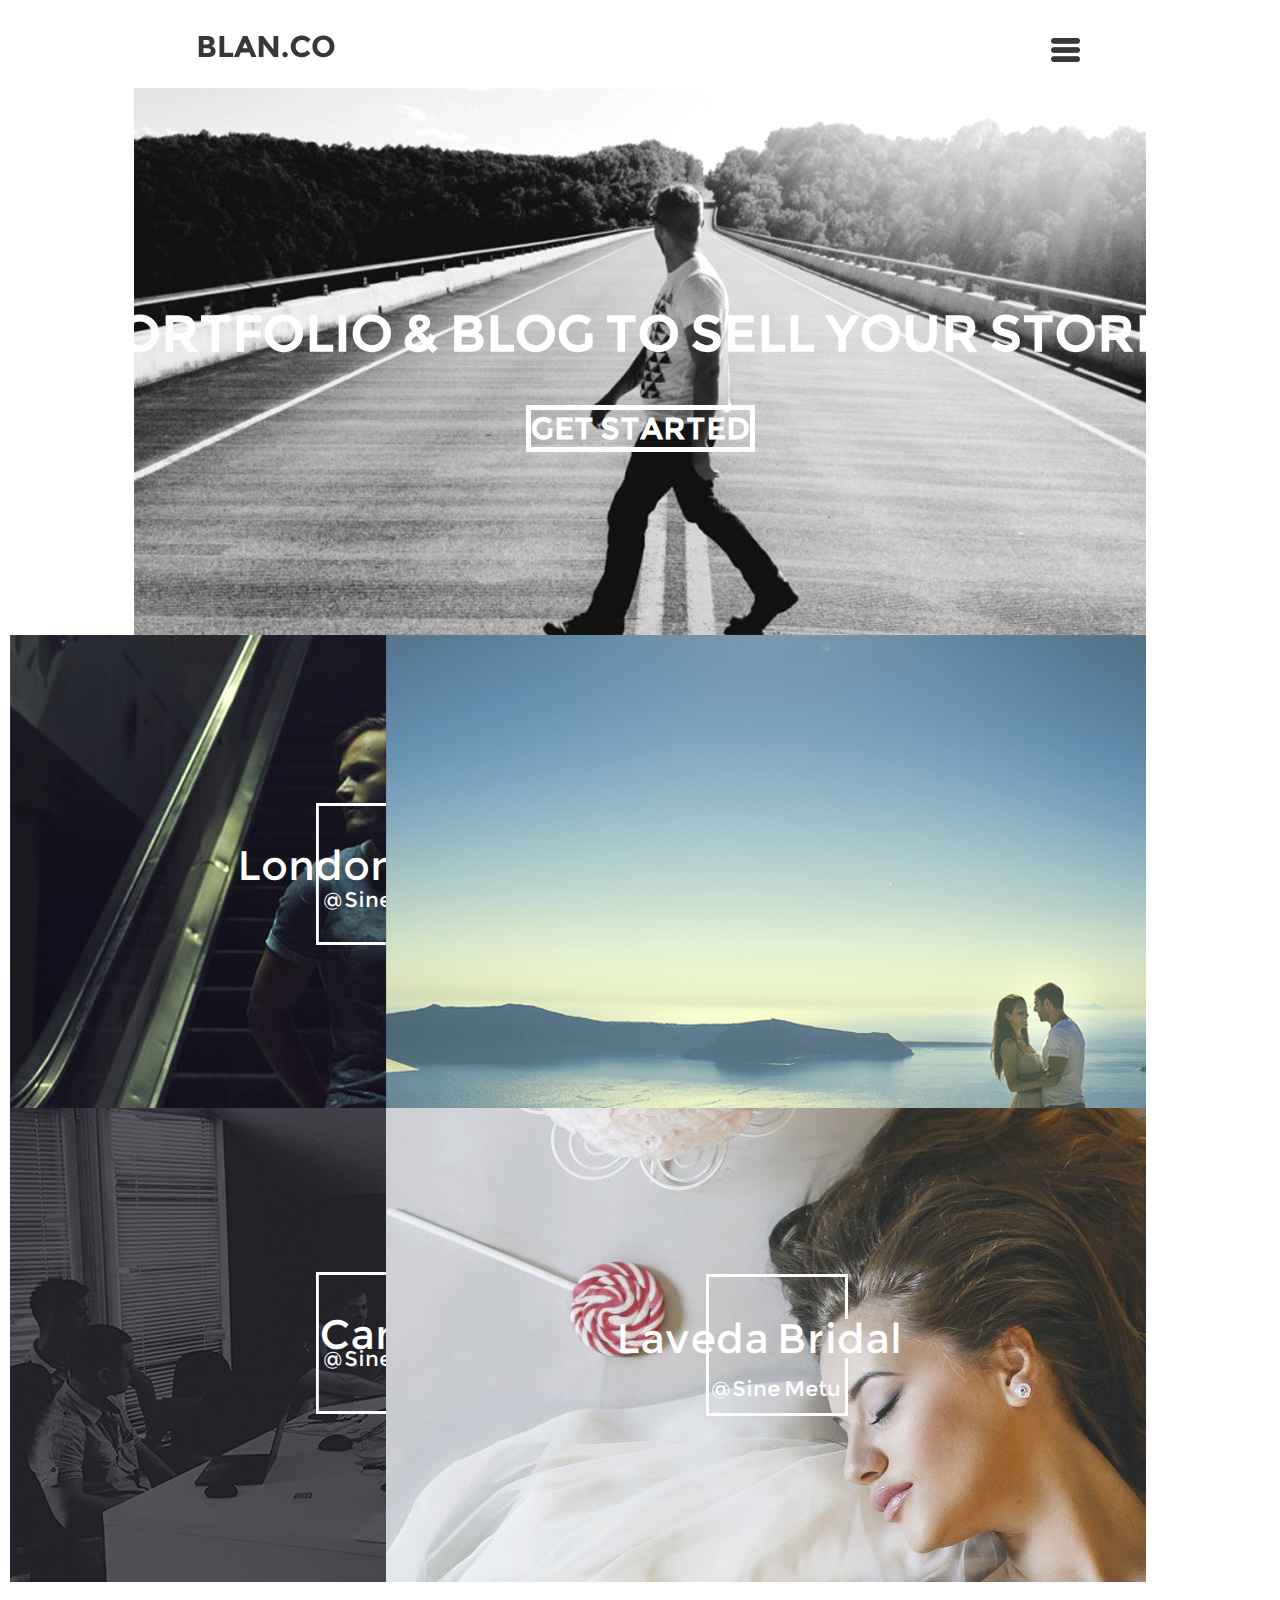
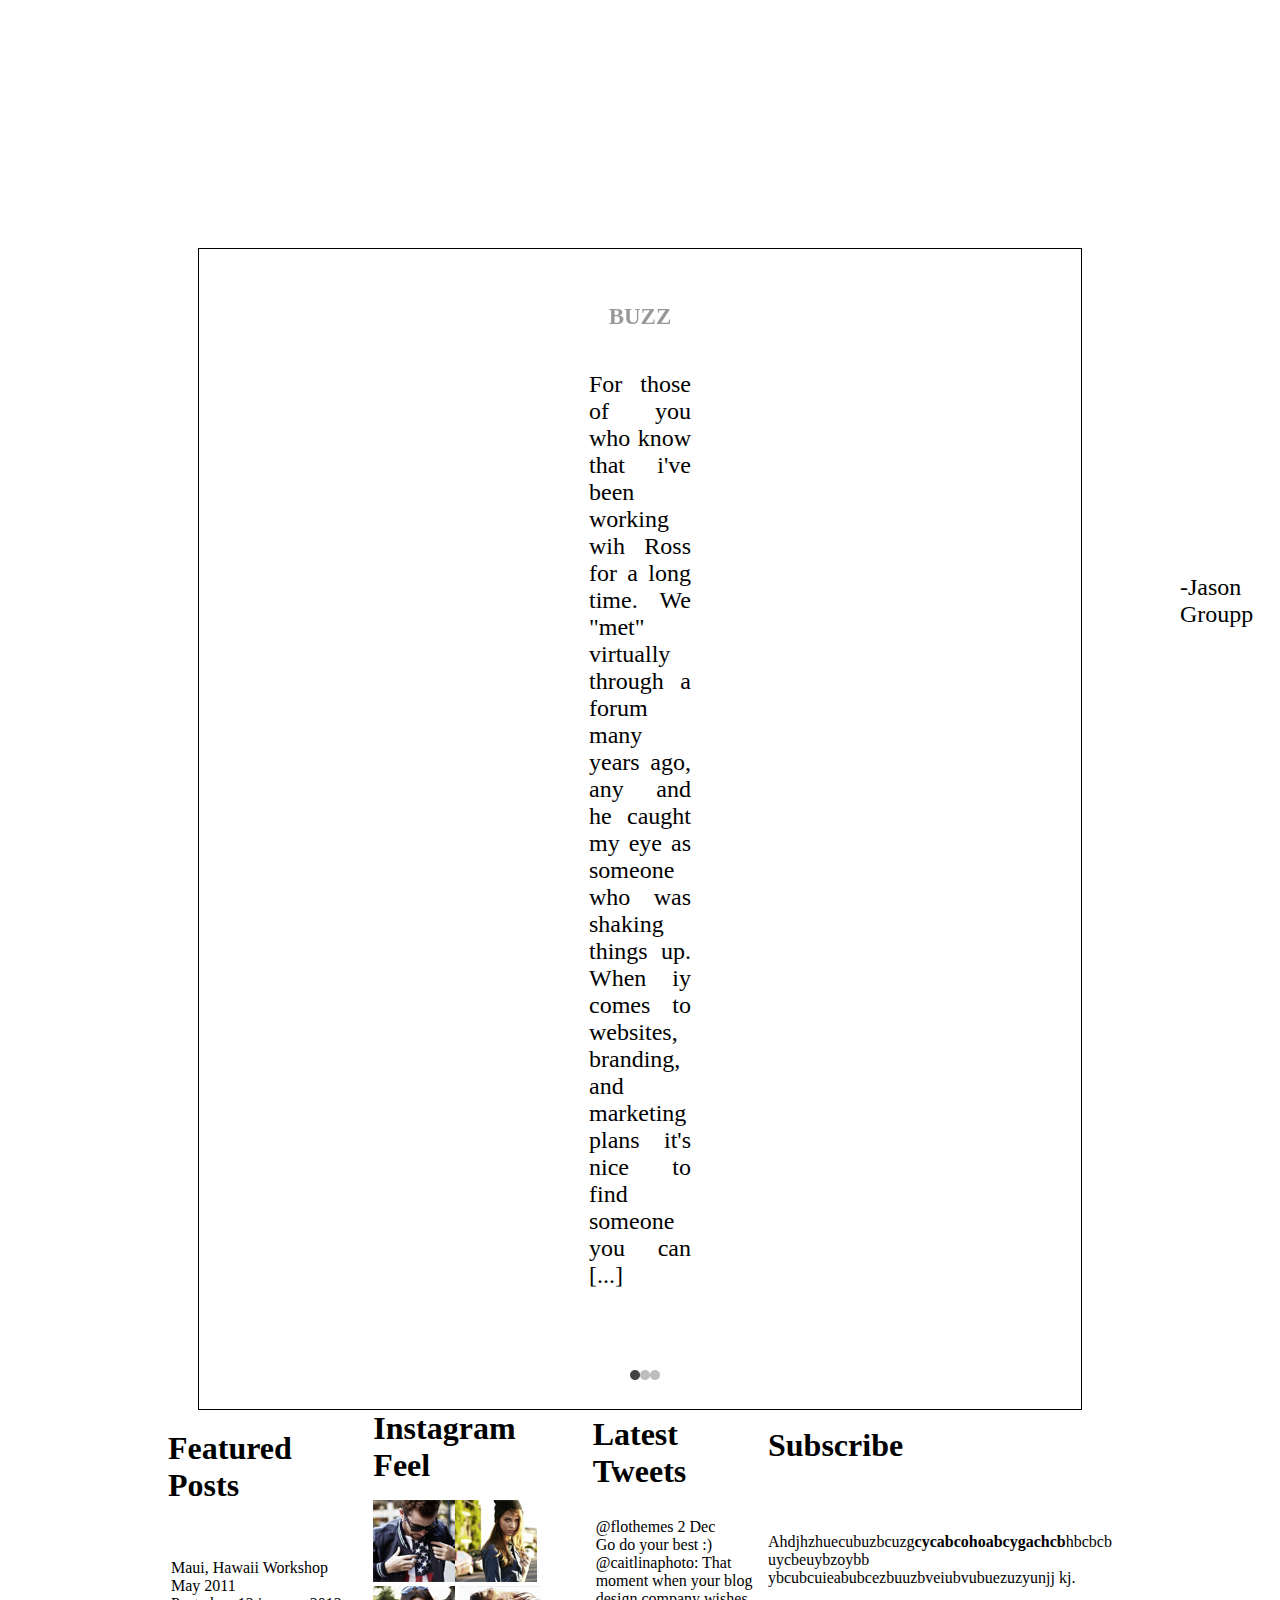
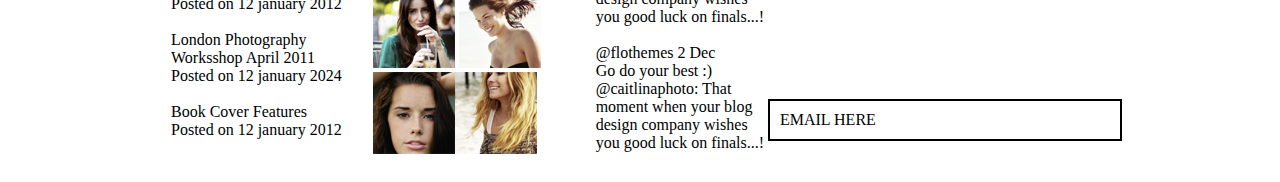
==== Blanco/index.html @ 78652c15 "maj" ====
<!DOCTYPE html>
<html>
    <head>
        <meta charset="utf8" />
        <link rel="stylesheet" href="css-blanco.css" />
        <title>Blan.CO</title>
    </head>
    <body>
        <header> <!--balise p? div?-->
            <h1 class="titre"><img src="./Fichiers_medias/BLAN.CO.png" alt="titrepage"></h1>
            <img class="burger" src="./Fichiers_medias/burger.png" alt="menu" />
        </header>
        
        <section>
            <div class="banniere">
                <img class="grande" src="./Fichiers_medias/1(1).png" alt="premiere"/>
                <p class="mots">PORTFOLIO &amp; BLOG TO SELL YOUR STORIE.</p>
                <p2 class="mots2">GET STARTED</p2>
                
            </div>
            <div id="photo1">
                <img class="droite" src="./Fichiers_medias/2.png" alt="deuxieme"/><img class="cadre1" src="./Fichiers_medias/cadre.png" alt=""/>
                <p class="p">London mood.</p>
                <p2 class="sous">@Sine Metu</p2>
                
            </div>
            <div id="photo2">
                <img class="gauche" src="./Fichiers_medias/3.png" alt="troisieme"/><img class="cadre2" src="./Fichiers_medias/cadre.png" alt=""/>
               <p class="p3">work.</p> 
               <p2 class="sous2">@Sine Metu</p2>
               
            </div>
            <div id="photo3">
                <img class="basdroite" src="./Fichiers_medias/4.png" alt="quatrieme"/><img class="cadre1" src="./Fichiers_medias/cadre.png" alt=""/>
                <p class="p">Camp.</p>
                <p2 class="sous">@Sine Metu</p2>
                
            </div>
            <div id="photo4">
                <img class="basgauche" src="./Fichiers_medias/5.png" alt="cinquieme"/><img class="cadre3" src="./Fichiers_medias/cadre.png" alt"/>
                <p class="p4">Laveda Bridal</p>
                <p class="sous3">@Sine Metu</p>
                
            </div>
        </section>
        <article>
            <h1 class="petit-titre">BUZZ</h1>
            <p class="paraghraphe">For those of you who know that i've been working wih Ross for a long time. 
                We "met" virtually through a forum many years ago, any and he caught my eye as someone who was shaking things up.
            When iy comes to websites, branding, and marketing plans it's nice to find someone you can [...] </p>
            <div class="points">
            <img src="./Fichiers_medias/rond_noir.png"/><img src="./Fichiers_medias/rond_gris.png"/><img src="./Fichiers_medias/rond_gris.png" alt="3 rond"/>
            </div>
            <p class="nom">-Jason Groupp</p>
            
        </article>
        
        <footer>
            <div id="posts">
                <h1 class="h1">Featured Posts</h1>
                <div class="villes">
                <ul class="ul">
                    <li>Maui, Hawaii Workshop May 2011</br>Posted on 12 january 2012</li></br>
                    <li>London Photography Worksshop April 2011</br>Posted on 12 january 2024</li></br>
                    <li>Book Cover Features</br>Posted on 12 january 2012</li>
                </ul>
                </div>
            </div>
            <div id="feel">
                <h1 class="h1">Instagram Feel</h1>
                <p><img src="./Fichiers_medias/insta1.png" alt="Photo"/><img src="./Fichiers_medias/insta2.png" alt="Photo"/><img src="./Fichiers_medias/insta3.png" alt="Photo"/>
                    <img src="./Fichiers_medias/insta4.png" alt="Photo"/><img src="./Fichiers_medias/insta5.png" alt="Photo"/><img src="./Fichiers_medias/insta6.png" alt="Photo"/>
                </p>
            </div>
            <div id="tweets">
                <h1 class="h1">Latest Tweets</h1>
                <ul class="ul">
                    <li>@flothemes 2 Dec</br>Go do your best :) @caitlinaphoto: That moment when your blog design company wishes you good luck on finals...!</li></br>
                    <li>@flothemes 2 Dec</br>Go do your best :) @caitlinaphoto: That moment when your blog design company wishes you good luck on finals...!</li>
                </ul>
            </div>
            <div id="sub">
                <h1 class="h1">Subscribe</h1>
                <p class="phrase">Ahdjhzhuecubuzbcuzg<strong>cycabcohoabcygachcb</strong>hbcbcbuycbeuybzoybb ybcubcuieabubcezbuuzbveiubvubuezuzyunjj kj.</p>
                <p class="email">EMAIL HERE</p><img class="fleche" src="./Fichiers_medias/fleche.png" alt=""/>
            </div>
        </footer>

    </body>
</html>
---- Blanco/css-blanco.css ----
@font-face{
        font-family: montserrat;
        src: url("./Fonts/Montserrat/Montserrat-Regular.ttf");
}

header{
    display: flex;
}
section{
    font-family: montserrat;
    color:white;
    height: 1800px;
    
}
section p{
    font-size: 41px;
}
section .sous, .sous2, .sous3{
    font-size: 21px;
}
.titre{
    margin-left: 190px;
}
.burger{
    position: absolute;
    right: 200px;
    margin-top: 30px; 
}
.grande{
    position: static;
    width: 80%; 
    margin: 0px 80px 5px 80px;
    filter: contrast(125%);
    
}
.mots{
    position: absolute;
    padding-bottom: 60px;
    font-size: 50px;
    font-weight: bold;
}
.mots2{
    position: absolute;
    margin-top: 130px;
    font-size: 30px;
    font-weight: bold;
    border: 5px white solid;
}
.banniere{
    display: flex;
    align-items: center;
    justify-content: center;
}
#photo1{
    display: flex;
    align-items: center;
    justify-content: center;
    width: 60%;

}
.droite{
    position: relative;
    margin: -5px 0px 0px 5px;
    
}
.p{
    position: absolute;
    padding-bottom: 18px;
}
.sous{
    position: absolute;
    margin-top: 4%;
}
.cadre1{
    position: absolute;
    margin: auto;
}
#photo2{
    display: flex;
    align-items: center;
    justify-content: flex-end;
    max-width: 90%;
       
}
.gauche{
    position: relative;
    bottom: 474px;
    margin: 0px 0px 0px 0px;
}
.p3{
    position: absolute;
    right: 508px;
    bottom: -636px;
    
}
.sous2{
    position: absolute;
    right: 500px;
    bottom: -630px;
}
.cadre2{
    position: absolute;
    top: 1075px;
    left: 1266px;
}
#photo3{
    display: flex;
    align-items: center;
    justify-content: center;
    width: 60%;
    position: relative;
    bottom: 478px; 
    
}
.basdroite{
    position: relative;
    margin: 3px 0px 0px 5px;
}
#photo4{
    display: flex;
    align-items: center;
    justify-content: flex-end;
    width: 90%;
    position: relative;
    bottom: 951px;
    
}
.basgauche{
    position: relative;
    margin: -1px 0px 0px 0px;
}
.p4{
    position: absolute;
    right: 244px;
    bottom: 178px;
}
.sous3{
    position: absolute;
    right: 305px;
    bottom: 160px;
}
.cadre3{
    position: absolute;
    right: 298px;
}
article{
    display: flex;
    flex-wrap: wrap;
    justify-content: center;
    padding: 0px 190px 0px 190px;
    font-size: 24px;
    border: 1px  black solid;
    margin: -40px 190px 0px 190px;

}
.points{
    height: 50px;
    width: 50px;
    padding-top: 50px;
    padding-left: 30px;
}
.petit-titre{
    font-size: 23px;
    padding-top: 40px;
    opacity: 0.4;
}
.paraghraphe{
    text-align: justify;
    margin: 25px 200px 20px 200px;
}
.nom{
    position: absolute;
    left: 1180px;
    top: 2150px;
}
footer{
    display: flex;
    justify-content: space-around;
    
}
.h1{
    text-align: left;
    margin-top: 0px;
    margin-bottom: 0px;
    
}
#posts{
    display: flex;
    justify-content: space-around;
    flex-direction: column;
    width: 290px;
    padding-left: 160px;
}
#feel{
    display: flex;
    justify-content: space-around;
    flex-direction: column;
    width: 280px;
    padding-right: 0px;
    padding-left: 30px;
}
#tweets{
    display: flex;
    justify-content: space-around;
    flex-direction: column;
    width: 290px;  
    padding-right: 0px; 
    padding-left: 50px; 
}
.ul{
    list-style-type: none;
    padding-left: 3px;
    padding-top:15px;
    padding-bottom: 15px;
    margin: 0px 0px 0px 0px;
}
#sub{
    display: flex;
    justify-content: space-around;
    flex-direction: column;
    width: 360px;
    padding-right: 150px;
    
}
.phrase{
    text-align: left;
    width: 350px;
    height: 100px;
    word-wrap: break-word;
    padding-top: 20px;
}
.fleche{
    position: absolute;
    left: 1650px;
    top: 2460px;
    height: 16px;
    width: 24px;
}
.email{
    border: 2px black solid;
    width: 330px;
    padding: 10px;
}
strong{
    font-weight: bold;
}
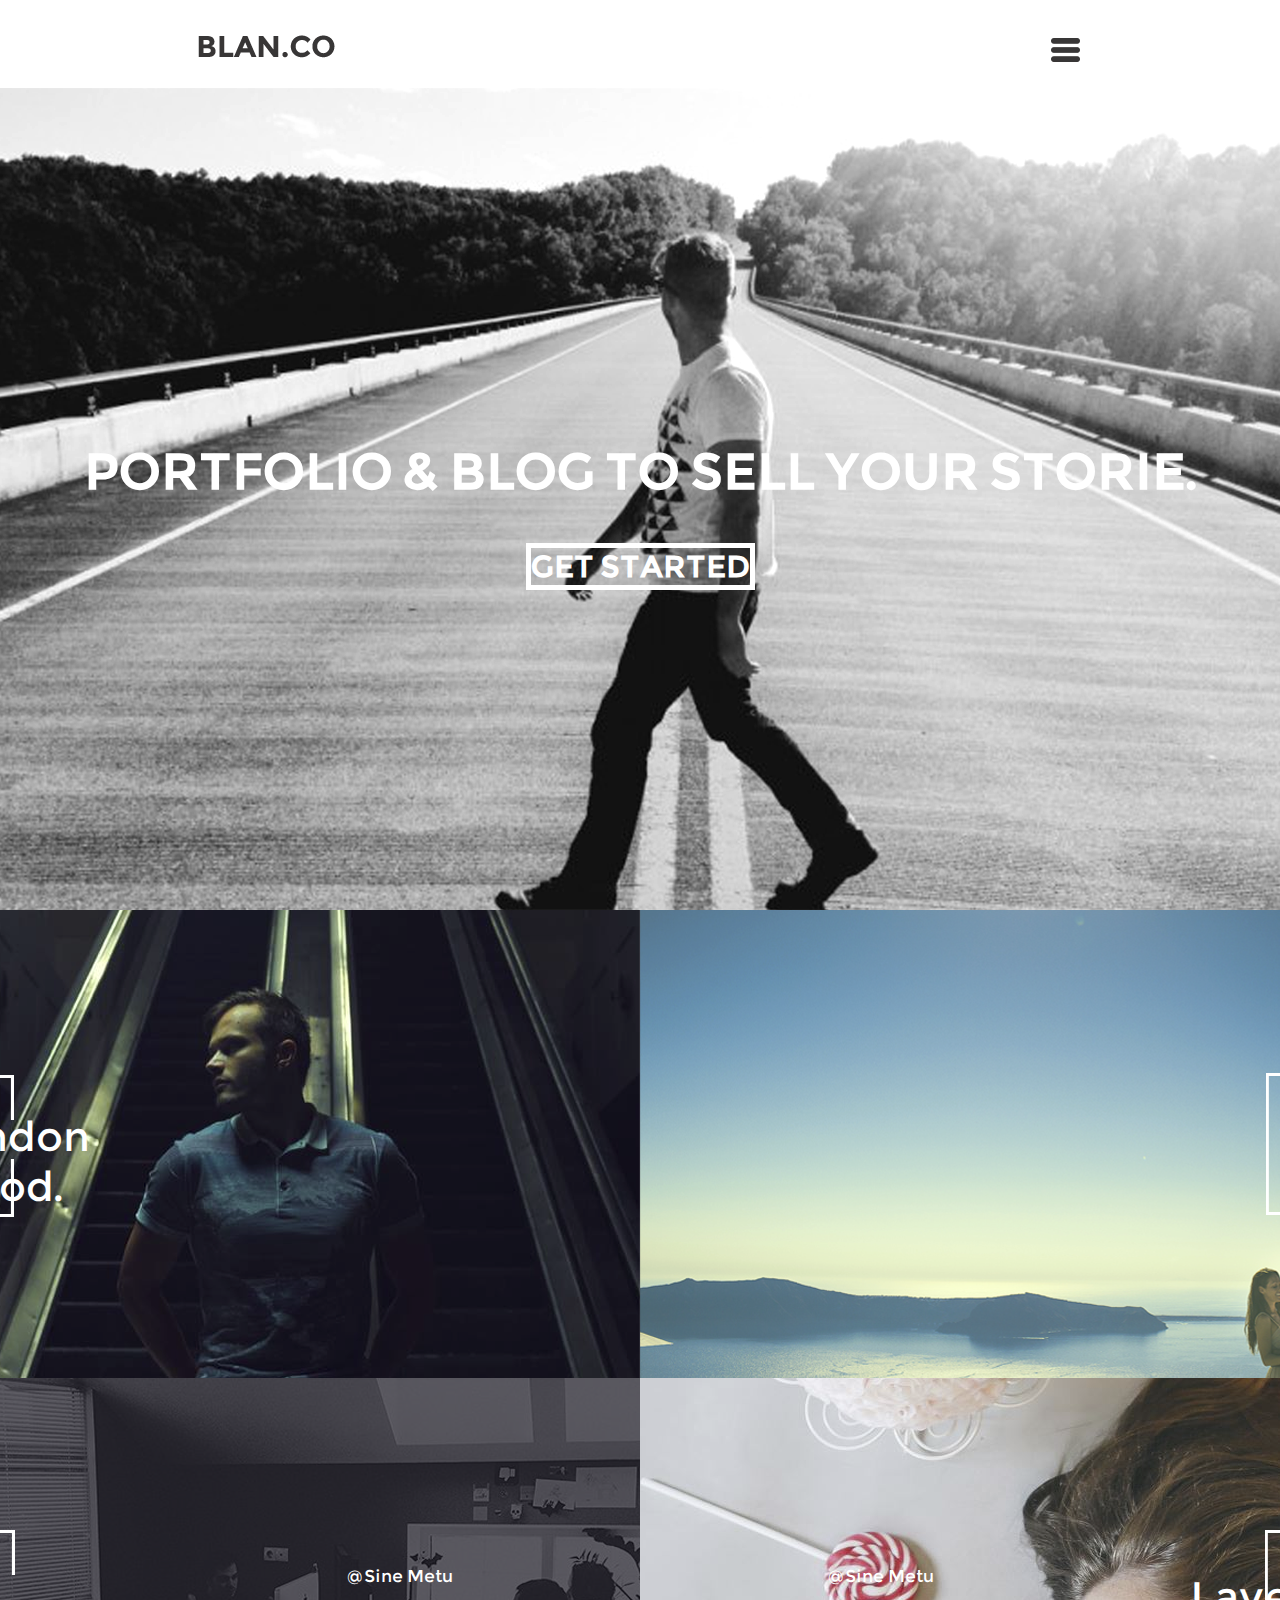
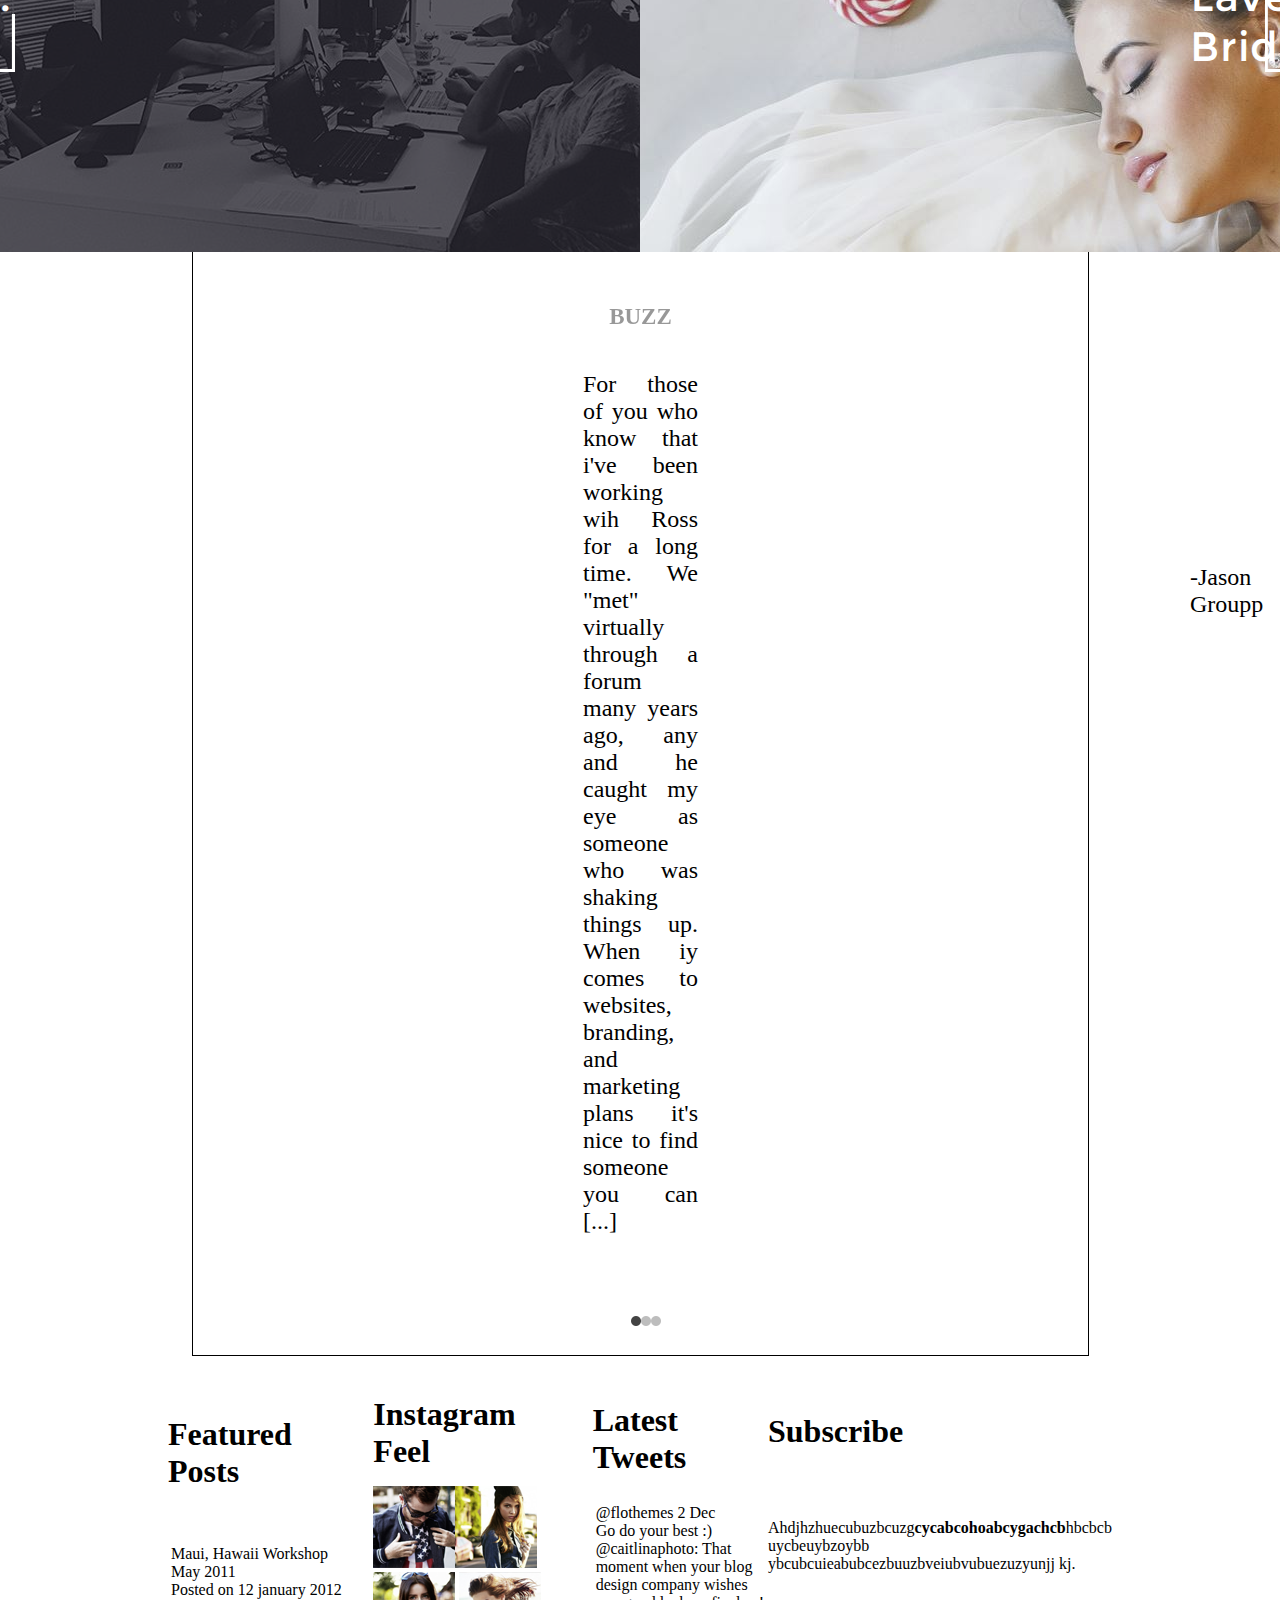
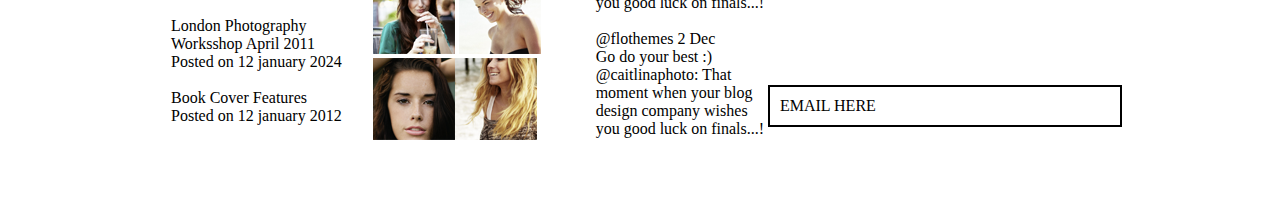
==== commit 6326712a: "media + motif" ====
--- a/Blanco/index.html
+++ b/Blanco/index.html
@@ -2,6 +2,8 @@
 <html>
     <head>
         <meta charset="utf8" />
+        <meta http-equiv="X-UA-Compatible" content="IE=edge">
+        <meta name="viewport" content="width=device-width, initial-scale=1.0">
         <link rel="stylesheet" href="css-blanco.css" />
         <title>Blan.CO</title>
     </head>
@@ -18,27 +20,23 @@
                 <p2 class="mots2">GET STARTED</p2>
                 
             </div>
-            <div id="photo1">
+            <div id="photo1-2">
                 <img class="droite" src="./Fichiers_medias/2.png" alt="deuxieme"/><img class="cadre1" src="./Fichiers_medias/cadre.png" alt=""/>
-                <p class="p">London mood.</p>
+                <p class="p1">London mood.</p>
                 <p2 class="sous">@Sine Metu</p2>
                 
-            </div>
-            <div id="photo2">
                 <img class="gauche" src="./Fichiers_medias/3.png" alt="troisieme"/><img class="cadre2" src="./Fichiers_medias/cadre.png" alt=""/>
-               <p class="p3">work.</p> 
+               <p class="p2">work.</p> 
                <p2 class="sous2">@Sine Metu</p2>
                
             </div>
-            <div id="photo3">
-                <img class="basdroite" src="./Fichiers_medias/4.png" alt="quatrieme"/><img class="cadre1" src="./Fichiers_medias/cadre.png" alt=""/>
-                <p class="p">Camp.</p>
-                <p2 class="sous">@Sine Metu</p2>
+            <div id="photo3-4">
+                <img class="basdroite" src="./Fichiers_medias/4.png" alt="quatrieme"/><img class="cadre4" src="./Fichiers_medias/cadre.png" alt=""/>
+                <p class="p3">Camp.</p>
+                <p2 class="sous4">@Sine Metu</p2>
                 
-            </div>
-            <div id="photo4">
-                <img class="basgauche" src="./Fichiers_medias/5.png" alt="cinquieme"/><img class="cadre3" src="./Fichiers_medias/cadre.png" alt"/>
-                <p class="p4">Laveda Bridal</p>
+                <img class="basgauche" src="./Fichiers_medias/5.png" alt="cinquieme"/><img class="cadre3" src="./Fichiers_medias/cadre.png" alt=""/>
+                <p class="p4">Laveda Bridal.</p>
                 <p class="sous3">@Sine Metu</p>
                 
             </div>
--- a/Blanco/css-blanco.css
+++ b/Blanco/css-blanco.css
@@ -9,15 +9,21 @@
 }
 section{
     font-family: montserrat;
-    color:white;
+    color: white;
     height: 1800px;
     
 }
+@media all and (max-width: 980px)
+{
+    section{width: auto;
+            flex-direction: column;}
+}
+
 section p{
     font-size: 41px;
 }
-section .sous, .sous2, .sous3{
-    font-size: 21px;
+section .sous, .sous2, .sous3, .sous4{
+    font-size: 17px;
 }
 .titre{
     margin-left: 190px;
@@ -28,8 +34,7 @@
     margin-top: 30px; 
 }
 .grande{
-    position: static;
-    width: 80%; 
+    position: static; 
     margin: 0px 80px 5px 80px;
     filter: contrast(125%);
     
@@ -52,98 +57,105 @@
     align-items: center;
     justify-content: center;
 }
-#photo1{
-    display: flex;
-    align-items: center;
+#photo1-2{
+    display: flex;
     justify-content: center;
-    width: 60%;
-
+    margin: -6px 0px 0px 0px;
+    
+}
+@media all and (max-width: 980px)
+{
+    #photo1-2{flex-direction: column;
+            width: auto;}
 }
 .droite{
-    position: relative;
-    margin: -5px 0px 0px 5px;
-    
-}
-.p{
-    position: absolute;
-    padding-bottom: 18px;
+    margin-left: 10px; 
+    
+}
+@media all and (max-width: 980px)
+{
+    .droite{width: 100%;
+            height: 100%;}
+}
+.gauche{
+    margin-right: 10px;
+}
+.p1{
+    position: absolute;
+    top: 1070px;
+    right: 1190px;
+
+}
+.p2{
+    position: absolute;
+    top: 1070px;
+    left: 1280px;
+    
 }
 .sous{
     position: absolute;
-    margin-top: 4%;
+    top: 174%;
+    left: 27%;
 }
 .cadre1{
     position: absolute;
-    margin: auto;
-}
-#photo2{
-    display: flex;
-    align-items: center;
-    justify-content: flex-end;
-    max-width: 90%;
-       
-}
-.gauche{
-    position: relative;
-    bottom: 474px;
-    margin: 0px 0px 0px 0px;
-}
+    top: 1075px;
+    right: 1266px;
+}
+.sous2{
+    position: absolute;
+    top: 174%;
+    right: 27%;
+}
+.cadre2{
+    position: absolute;
+    top: 1073px;
+    left: 1266px;
+}
+#photo3-4{
+    display: flex;
+    justify-content: center;
+    margin: -5px 0px 0px 0px;
+    
+}
+
+@media all and (max-width: 980px)
+{
+    
+}
+
 .p3{
     position: absolute;
-    right: 508px;
-    bottom: -636px;
-    
-}
-.sous2{
-    position: absolute;
-    right: 500px;
-    bottom: -630px;
-}
-.cadre2{
-    position: absolute;
-    top: 1075px;
-    left: 1266px;
-}
-#photo3{
-    display: flex;
-    align-items: center;
-    justify-content: center;
-    width: 60%;
-    position: relative;
-    bottom: 478px; 
-    
-}
-.basdroite{
-    position: relative;
-    margin: 3px 0px 0px 5px;
-}
-#photo4{
-    display: flex;
-    align-items: center;
-    justify-content: flex-end;
-    width: 90%;
-    position: relative;
-    bottom: 951px;
-    
-}
-.basgauche{
-    position: relative;
-    margin: -1px 0px 0px 0px;
+    top: 1530px;
+    right: 1270px;
 }
 .p4{
     position: absolute;
-    right: 244px;
-    bottom: 178px;
+    top: 1530px;
+    left: 1190px;
 }
 .sous3{
     position: absolute;
-    right: 305px;
-    bottom: 160px;
+    top: 1620px;
+    right: 1282px;
+}
+.sous4{
+    position: absolute;
+    top: 1620px;
+    left: 1282px;
+    margin: 17px 0px 17px 0px;
 }
 .cadre3{
     position: absolute;
-    right: 298px;
-}
+    top: 1530px;
+    right: 1265px;
+}
+.cadre4{
+    position: absolute;
+    top: 1530px;
+    left: 1265px;
+}
+
 article{
     display: flex;
     flex-wrap: wrap;
@@ -151,8 +163,14 @@
     padding: 0px 190px 0px 190px;
     font-size: 24px;
     border: 1px  black solid;
-    margin: -40px 190px 0px 190px;
-
+    margin: -40px 183px 40px 184px;
+
+}
+@media all and (max-width: 980px)
+{
+    article{align-items: center;
+            margin: 0px;
+            padding: 0px;}
 }
 .points{
     height: 50px;
@@ -169,15 +187,30 @@
     text-align: justify;
     margin: 25px 200px 20px 200px;
 }
+@media all and (max-width: 980px)
+{
+    .paraghraphe{margin: 15px;}
+}
 .nom{
     position: absolute;
-    left: 1180px;
-    top: 2150px;
+    left: 1190px;
+    top: 2140px;
+}
+@media all and (max-width: 980px)
+{
+    .nom{position: static;
+        padding-left: 200px;}
 }
 footer{
     display: flex;
     justify-content: space-around;
-    
+    margin-bottom: 50px;
+    
+}
+@media all and (max-width: 980px)
+{
+    footer{flex-direction: column;
+    align-items: center;}
 }
 .h1{
     text-align: left;
@@ -192,6 +225,10 @@
     width: 290px;
     padding-left: 160px;
 }
+@media all and (max-width: 980px)
+{
+    #posts{padding-left: 0px;}
+}
 #feel{
     display: flex;
     justify-content: space-around;
@@ -200,6 +237,10 @@
     padding-right: 0px;
     padding-left: 30px;
 }
+@media all and (max-width: 980px)
+{
+    #feel{padding-left: 0px;}
+}
 #tweets{
     display: flex;
     justify-content: space-around;
@@ -207,6 +248,10 @@
     width: 290px;  
     padding-right: 0px; 
     padding-left: 50px; 
+}
+@media all and (max-width: 980px)
+{
+    #tweets{padding-left: 0px;}
 }
 .ul{
     list-style-type: none;
@@ -221,7 +266,10 @@
     flex-direction: column;
     width: 360px;
     padding-right: 150px;
-    
+}
+@media all and (max-width: 980px)
+{
+    #sub{padding-right: 0px;}
 }
 .phrase{
     text-align: left;
@@ -233,9 +281,14 @@
 .fleche{
     position: absolute;
     left: 1650px;
-    top: 2460px;
+    top: 2470px;
     height: 16px;
     width: 24px;
+}
+@media all and (max-width: 980px)
+{
+    .fleche{position: static;
+            right: 100px;}
 }
 .email{
     border: 2px black solid;
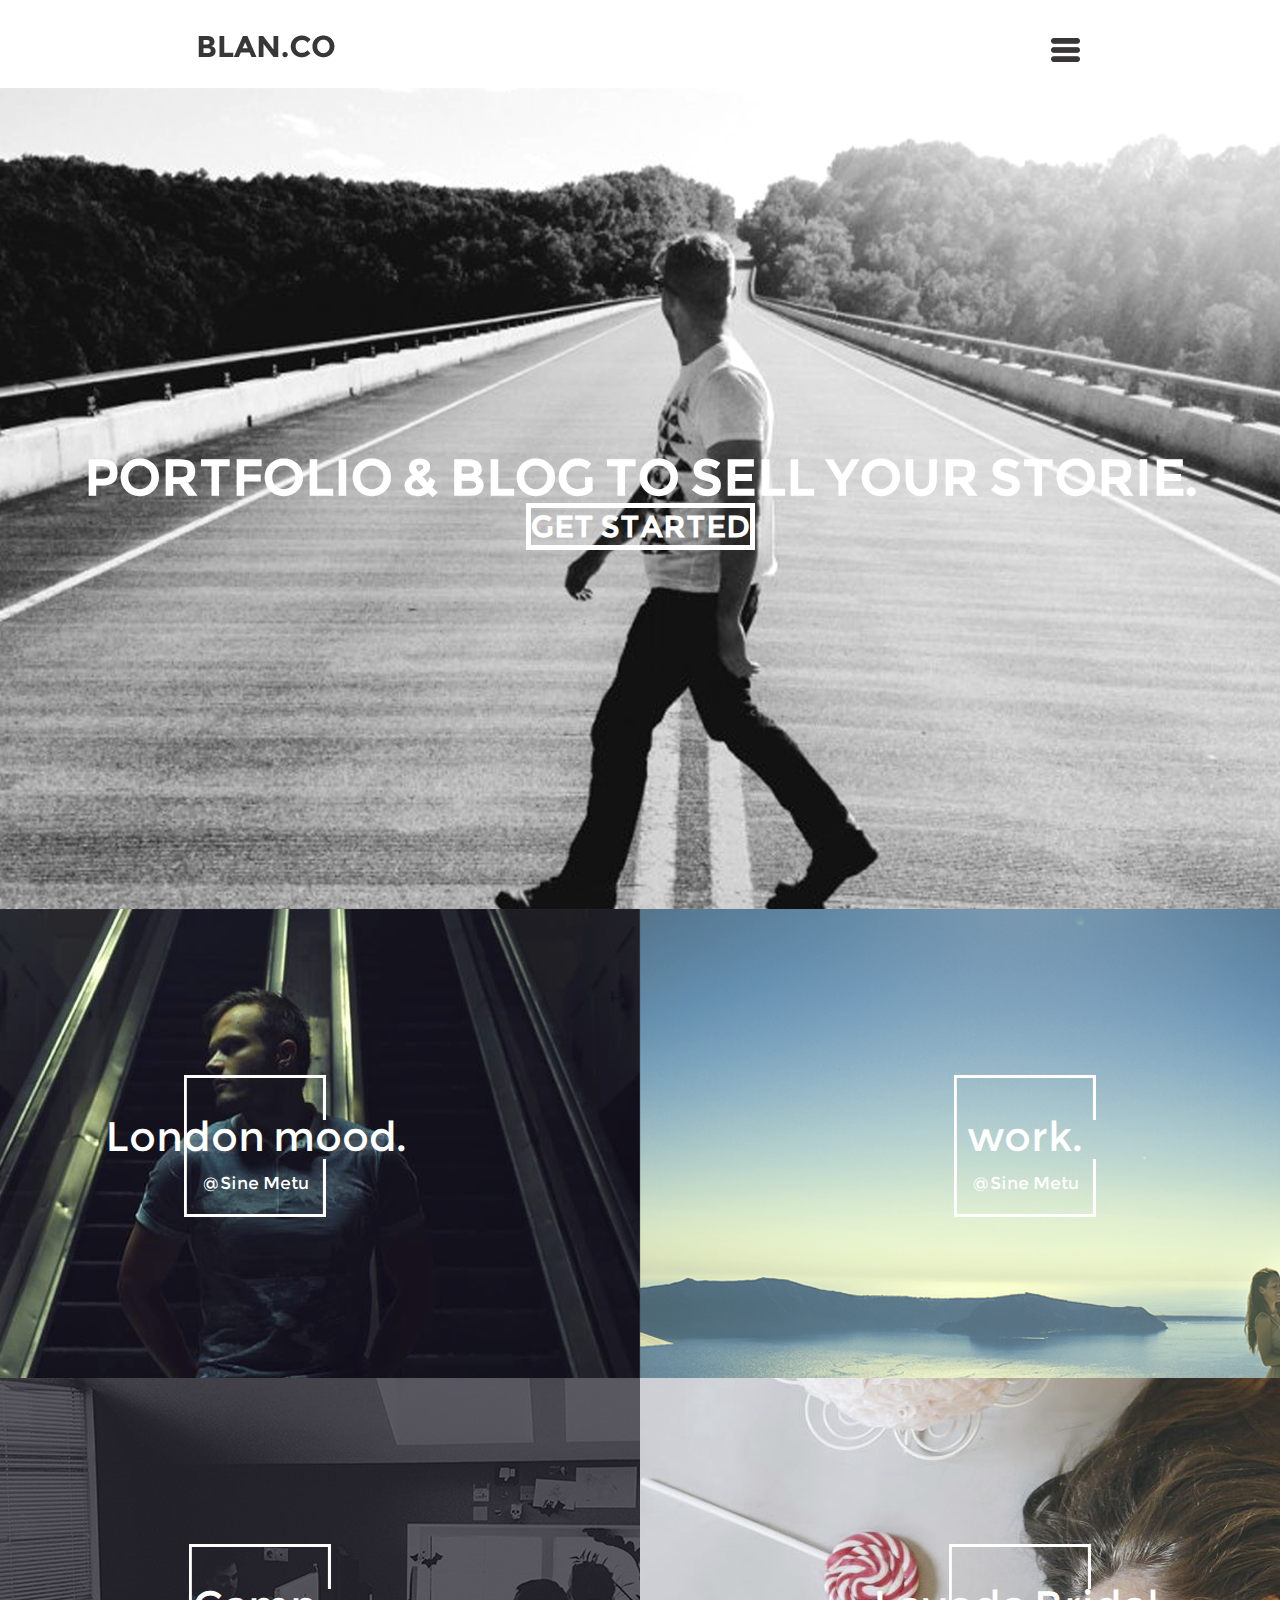
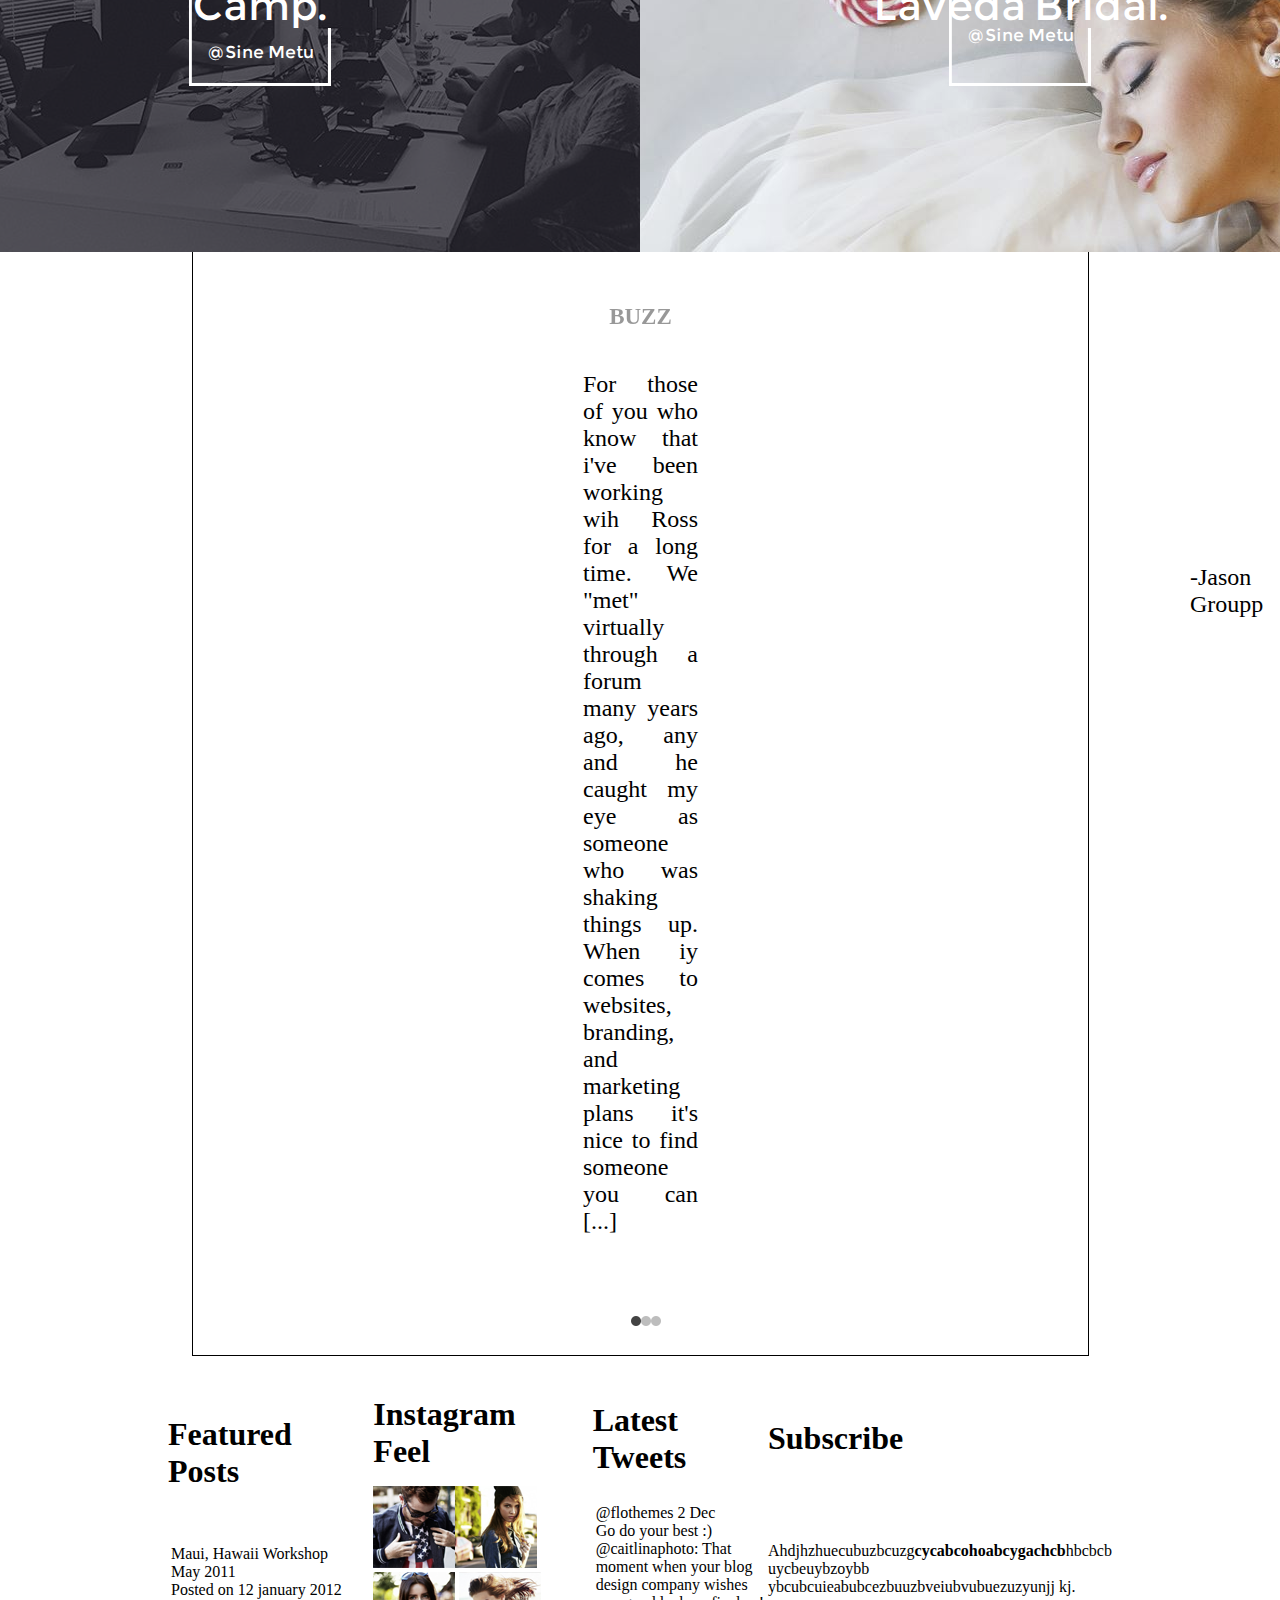
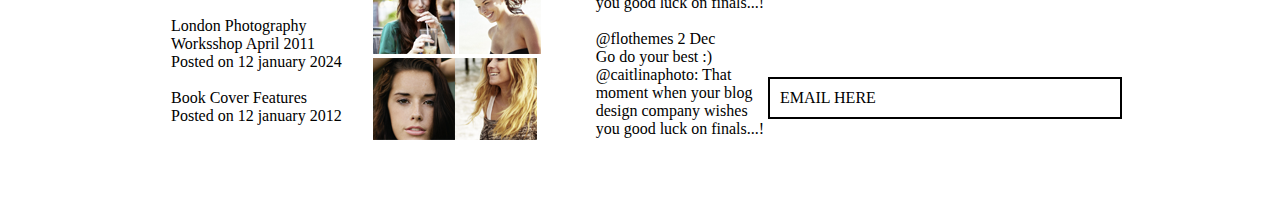
==== commit f5324cf6: "rajouts de div, finition responsive" ====
--- a/Blanco/index.html
+++ b/Blanco/index.html
@@ -21,23 +21,31 @@
                 
             </div>
             <div id="photo1-2">
+                <div id="photo1">
                 <img class="droite" src="./Fichiers_medias/2.png" alt="deuxieme"/><img class="cadre1" src="./Fichiers_medias/cadre.png" alt=""/>
                 <p class="p1">London mood.</p>
                 <p2 class="sous">@Sine Metu</p2>
+                </div>
                 
+                <div id="photo2">
                 <img class="gauche" src="./Fichiers_medias/3.png" alt="troisieme"/><img class="cadre2" src="./Fichiers_medias/cadre.png" alt=""/>
                <p class="p2">work.</p> 
                <p2 class="sous2">@Sine Metu</p2>
+                </div>
                
             </div>
             <div id="photo3-4">
+                <div id="photo3">
                 <img class="basdroite" src="./Fichiers_medias/4.png" alt="quatrieme"/><img class="cadre4" src="./Fichiers_medias/cadre.png" alt=""/>
                 <p class="p3">Camp.</p>
                 <p2 class="sous4">@Sine Metu</p2>
+                </div>
                 
+                <div id="photo4">
                 <img class="basgauche" src="./Fichiers_medias/5.png" alt="cinquieme"/><img class="cadre3" src="./Fichiers_medias/cadre.png" alt=""/>
                 <p class="p4">Laveda Bridal.</p>
                 <p class="sous3">@Sine Metu</p>
+                </div>
                 
             </div>
         </section>
--- a/Blanco/css-blanco.css
+++ b/Blanco/css-blanco.css
@@ -16,11 +16,16 @@
 @media all and (max-width: 980px)
 {
     section{width: auto;
+            height: auto;
             flex-direction: column;}
 }
 
 section p{
     font-size: 41px;
+}
+@media all and (max-width: 980px)
+{
+    section p{font-size: large;}
 }
 section .sous, .sous2, .sous3, .sous4{
     font-size: 17px;
@@ -41,13 +46,13 @@
 }
 .mots{
     position: absolute;
-    padding-bottom: 60px;
+    padding-bottom: 48px;
     font-size: 50px;
     font-weight: bold;
 }
 .mots2{
     position: absolute;
-    margin-top: 130px;
+    margin-top: 50px;
     font-size: 30px;
     font-weight: bold;
     border: 5px white solid;
@@ -57,60 +62,76 @@
     align-items: center;
     justify-content: center;
 }
+@media all and (max-width: 980px)
+{
+    .banniere{width: 100%;
+             height: 20%;}
+    .grande{margin: 0px 0px 0px 0px;
+            height: 100%;
+            width: 100%;}
+    .mots{font-size:large;
+         text-align: center;}
+    .mots2{font-size: small;}
+    .titre{margin-left: 5px;}
+    .burger{right: 30px;}
+}
 #photo1-2{
     display: flex;
     justify-content: center;
     margin: -6px 0px 0px 0px;
     
 }
-@media all and (max-width: 980px)
-{
-    #photo1-2{flex-direction: column;
-            width: auto;}
+#photo1, #photo2{
+    position:relative;
+    display: flex;
+    justify-content: center;
+    align-items: center;
+}
+@media all and (max-width: 980px)
+{
+    #photo1-2{flex-direction: column;}
+    
 }
 .droite{
-    margin-left: 10px; 
+    margin-left: 10px;
     
 }
 @media all and (max-width: 980px)
 {
     .droite{width: 100%;
-            height: 100%;}
+            height: 100%;
+            margin-left: 0px;}
 }
 .gauche{
     margin-right: 10px;
 }
+@media all and (max-width: 980px)
+{
+    .gauche{margin-right: 0px;}
+}
 .p1{
     position: absolute;
-    top: 1070px;
-    right: 1190px;
-
+    top: 34%;
 }
 .p2{
     position: absolute;
-    top: 1070px;
-    left: 1280px;
-    
-}
-.sous{
-    position: absolute;
-    top: 174%;
-    left: 27%;
-}
-.cadre1{
-    position: absolute;
-    top: 1075px;
-    right: 1266px;
-}
-.sous2{
-    position: absolute;
-    top: 174%;
-    right: 27%;
-}
-.cadre2{
-    position: absolute;
-    top: 1073px;
-    left: 1266px;
+    top: 34%;
+}
+.sous, .sous2{
+    position: absolute;
+    bottom: 40%;
+}
+.cadre1, .cadre2{
+    position: absolute;
+}
+@media all and (max-width: 980px)
+{
+    .cadre1, .cadre2{width: 30%;
+                    height: 45%;}
+    .p1{font-size: large;
+        text-align: center;
+        position: absolute;}
+    .sous{font-size: 5px;}
 }
 #photo3-4{
     display: flex;
@@ -118,44 +139,47 @@
     margin: -5px 0px 0px 0px;
     
 }
-
-@media all and (max-width: 980px)
-{
-    
-}
-
+#photo3, #photo4{
+    position:relative;
+    display: flex;
+    justify-content: center;
+    align-items: center;
+}
+@media all and (max-width: 980px)
+{
+    #photo3-4{flex-direction: column;}
+}
+@media all and (max-width: 980px)
+{
+    .basgauche{width: 100%;
+             height: 100%;}
+    .basdroite{width: 100%;
+             height: 100%;}
+    
+}
 .p3{
     position: absolute;
-    top: 1530px;
-    right: 1270px;
+    top: 34%;
+    
 }
 .p4{
     position: absolute;
-    top: 1530px;
-    left: 1190px;
-}
-.sous3{
-    position: absolute;
-    top: 1620px;
-    right: 1282px;
-}
-.sous4{
-    position: absolute;
-    top: 1620px;
-    left: 1282px;
-    margin: 17px 0px 17px 0px;
-}
-.cadre3{
-    position: absolute;
-    top: 1530px;
-    right: 1265px;
-}
-.cadre4{
-    position: absolute;
-    top: 1530px;
-    left: 1265px;
-}
-
+    top: 34%;
+    
+}
+.sous3, .sous4{
+    position: absolute;
+    bottom: 40%;
+    
+}
+.cadre3, .cadre4{
+    position: absolute;
+}
+@media all and (max-width: 980px)
+{
+    .cadre3, .cadre4{width: 30%;
+                    height: 45%;}
+}
 article{
     display: flex;
     flex-wrap: wrap;
@@ -169,7 +193,7 @@
 @media all and (max-width: 980px)
 {
     article{align-items: center;
-            margin: 0px;
+            margin: 10px 0px 20px 0px;
             padding: 0px;}
 }
 .points{
@@ -274,21 +298,21 @@
 .phrase{
     text-align: left;
     width: 350px;
-    height: 100px;
     word-wrap: break-word;
     padding-top: 20px;
 }
 .fleche{
     position: absolute;
     left: 1650px;
-    top: 2470px;
+    top: 2444px;
     height: 16px;
     width: 24px;
 }
 @media all and (max-width: 980px)
 {
-    .fleche{position: static;
-            right: 100px;}
+    .fleche{position: absolute;
+            left: 320px;
+            top: 322.3%;}
 }
 .email{
     border: 2px black solid;
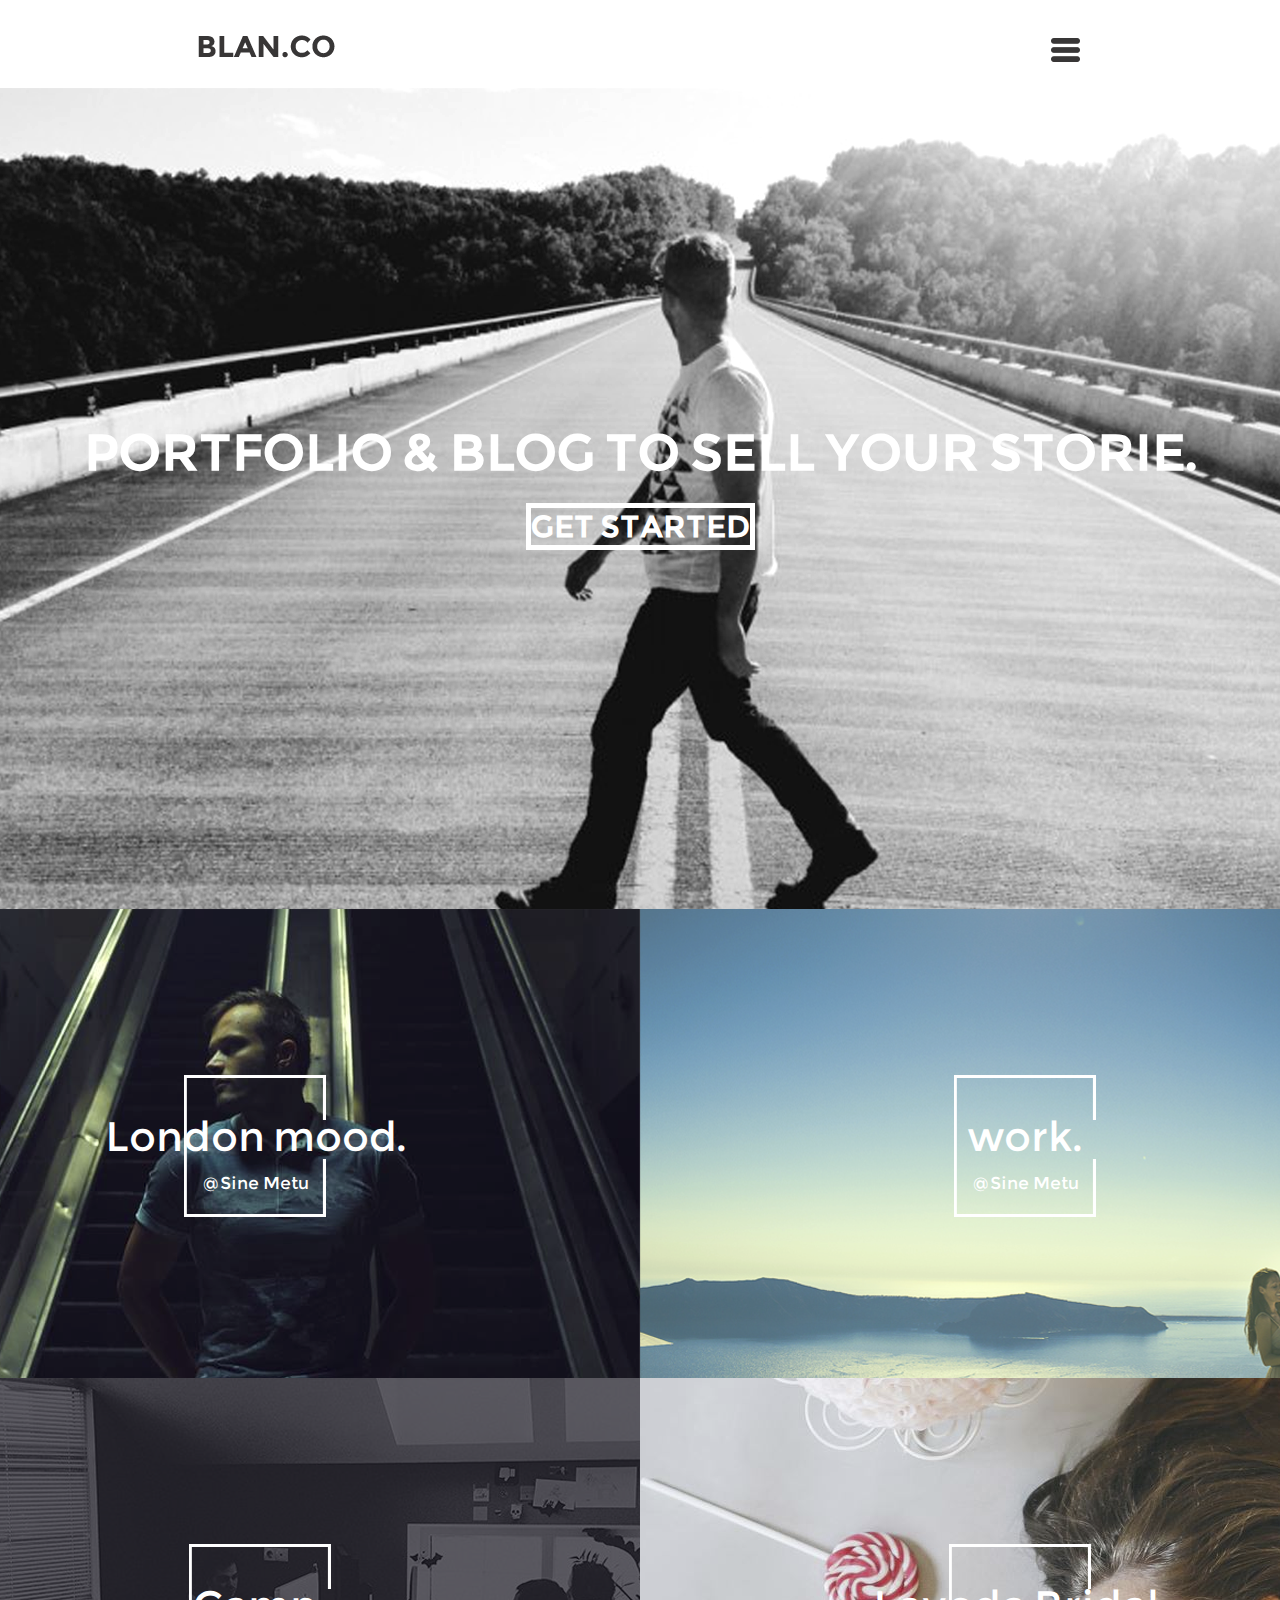
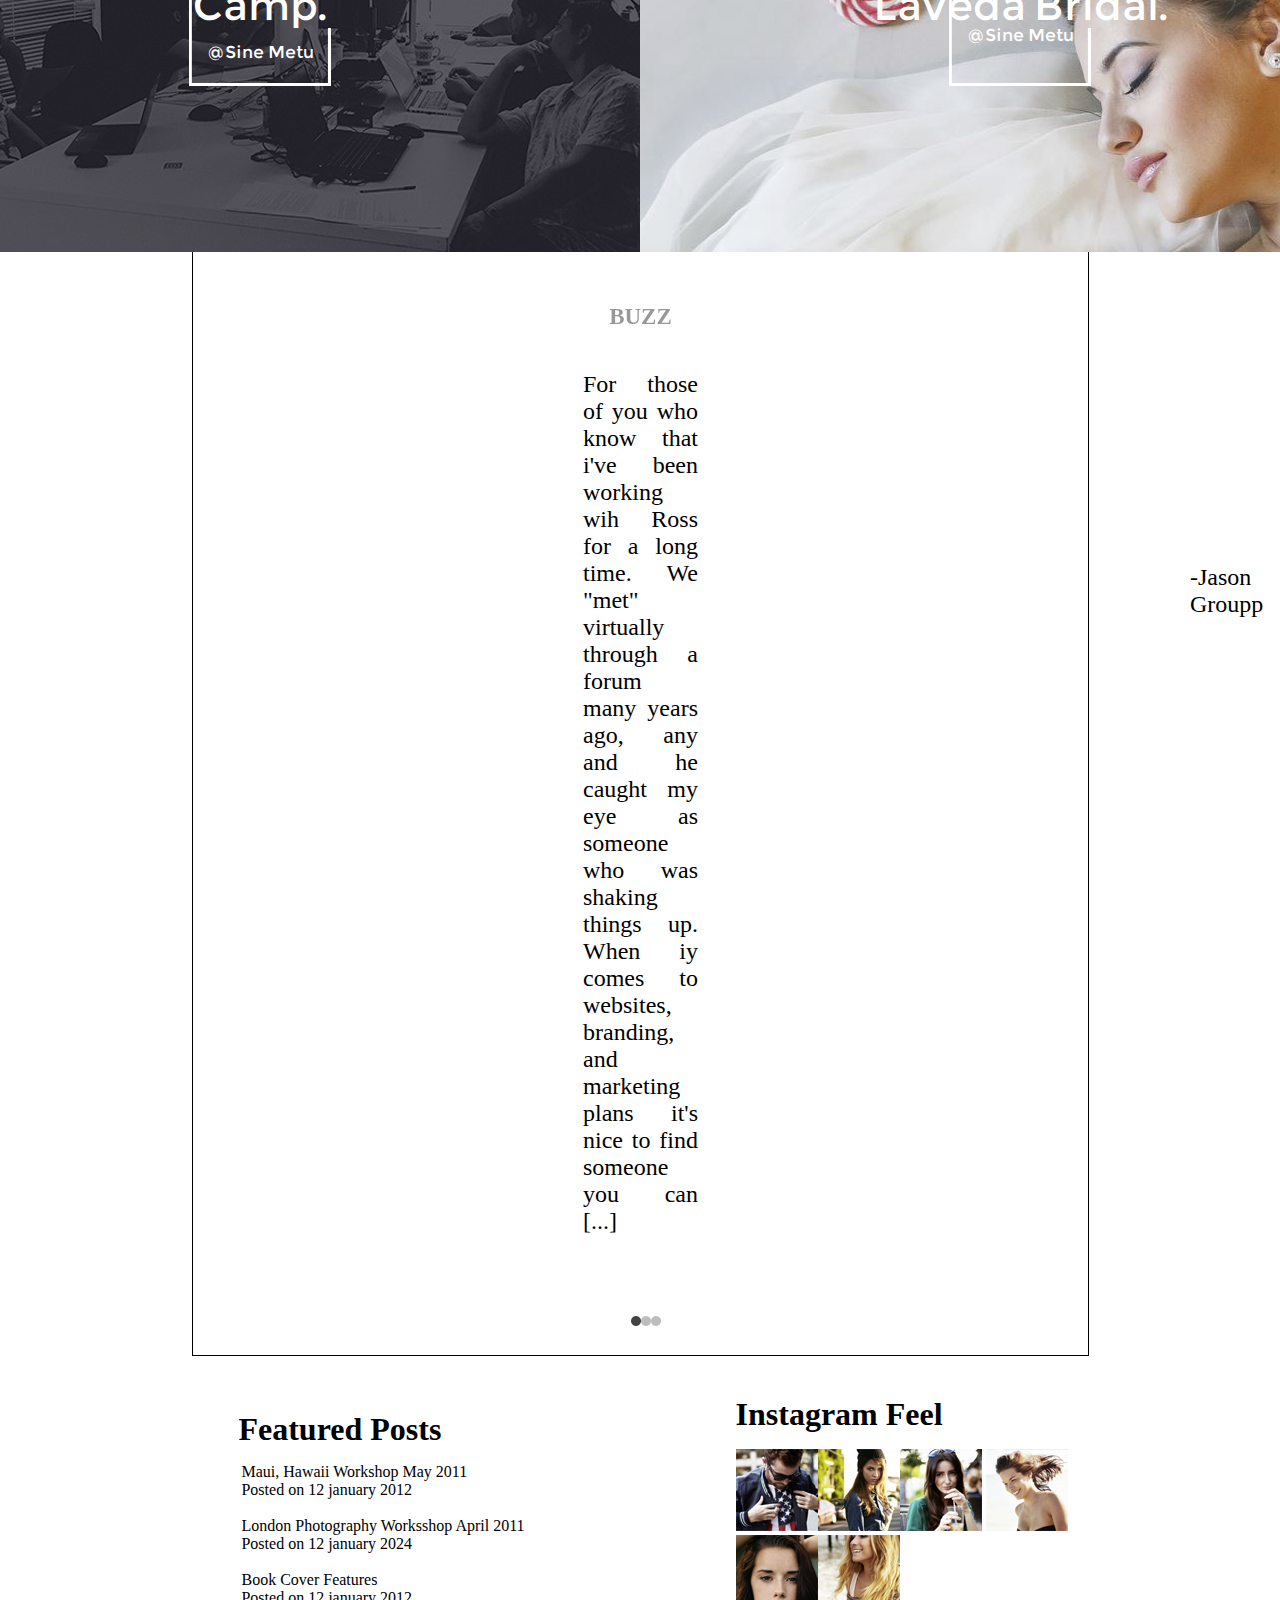
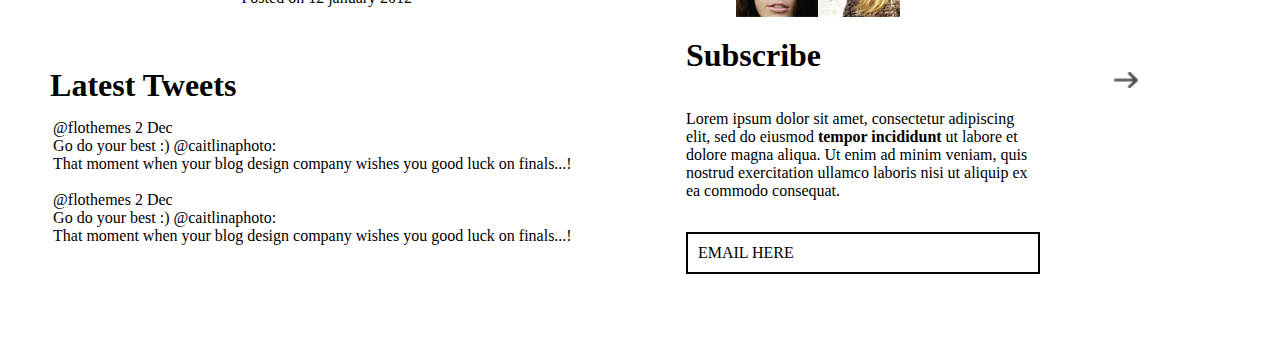
==== commit 978553ae: "modif footer" ====
--- a/Blanco/index.html
+++ b/Blanco/index.html
@@ -74,20 +74,23 @@
             </div>
             <div id="feel">
                 <h1 class="h1">Instagram Feel</h1>
-                <p><img src="./Fichiers_medias/insta1.png" alt="Photo"/><img src="./Fichiers_medias/insta2.png" alt="Photo"/><img src="./Fichiers_medias/insta3.png" alt="Photo"/>
+                <p class="pfeel"><img src="./Fichiers_medias/insta1.png" alt="Photo"/><img src="./Fichiers_medias/insta2.png" alt="Photo"/><img src="./Fichiers_medias/insta3.png" alt="Photo"/>
                     <img src="./Fichiers_medias/insta4.png" alt="Photo"/><img src="./Fichiers_medias/insta5.png" alt="Photo"/><img src="./Fichiers_medias/insta6.png" alt="Photo"/>
                 </p>
             </div>
             <div id="tweets">
                 <h1 class="h1">Latest Tweets</h1>
                 <ul class="ul">
-                    <li>@flothemes 2 Dec</br>Go do your best :) @caitlinaphoto: That moment when your blog design company wishes you good luck on finals...!</li></br>
-                    <li>@flothemes 2 Dec</br>Go do your best :) @caitlinaphoto: That moment when your blog design company wishes you good luck on finals...!</li>
+                    <li>@flothemes 2 Dec</br>Go do your best :) @caitlinaphoto:<br/>
+                        That moment when your blog design company wishes you good luck on finals...!</li></br>
+                    <li>@flothemes 2 Dec</br>Go do your best :) @caitlinaphoto:<br/>
+                        That moment when your blog design company wishes you good luck on finals...!</li>
                 </ul>
             </div>
             <div id="sub">
                 <h1 class="h1">Subscribe</h1>
-                <p class="phrase">Ahdjhzhuecubuzbcuzg<strong>cycabcohoabcygachcb</strong>hbcbcbuycbeuybzoybb ybcubcuieabubcezbuuzbveiubvubuezuzyunjj kj.</p>
+                <p class="phrase">Lorem ipsum dolor sit amet, consectetur adipiscing elit, sed do eiusmod <strong>tempor incididunt</strong> ut labore et dolore magna aliqua. 
+                    Ut enim ad minim veniam, quis nostrud exercitation ullamco laboris nisi ut aliquip ex ea commodo consequat.</p>
                 <p class="email">EMAIL HERE</p><img class="fleche" src="./Fichiers_medias/fleche.png" alt=""/>
             </div>
         </footer>
--- a/Blanco/css-blanco.css
+++ b/Blanco/css-blanco.css
@@ -49,6 +49,7 @@
     padding-bottom: 48px;
     font-size: 50px;
     font-weight: bold;
+    margin-top: 0px;
 }
 .mots2{
     position: absolute;
@@ -70,8 +71,10 @@
             height: 100%;
             width: 100%;}
     .mots{font-size:large;
-         text-align: center;}
-    .mots2{font-size: small;}
+         text-align: center;
+          margin-top: 40px;}
+    .mots2{font-size: small;
+           border: 2px white solid;}
     .titre{margin-left: 5px;}
     .burger{right: 30px;}
 }
@@ -229,12 +232,16 @@
     display: flex;
     justify-content: space-around;
     margin-bottom: 50px;
-    
-}
-@media all and (max-width: 980px)
+}
+@media all and (max-width: 600px)
 {
     footer{flex-direction: column;
-    align-items: center;}
+           align-items: center;}
+}
+@media all and (max-width: 1340px)
+{
+    footer{flex-wrap: wrap;
+           align-items: center;}
 }
 .h1{
     text-align: left;
@@ -246,10 +253,11 @@
     display: flex;
     justify-content: space-around;
     flex-direction: column;
-    width: 290px;
-    padding-left: 160px;
-}
-@media all and (max-width: 980px)
+    width: auto;
+    padding-left: 190px;
+    box-sizing: border-box;
+}
+@media all and (max-width: 600px)
 {
     #posts{padding-left: 0px;}
 }
@@ -257,11 +265,14 @@
     display: flex;
     justify-content: space-around;
     flex-direction: column;
-    width: 280px;
-    padding-right: 0px;
-    padding-left: 30px;
-}
-@media all and (max-width: 980px)
+    width: auto;
+    margin-left: 130px;
+    box-sizing: border-box;
+}
+.pfeel{
+    width: 70%;
+}
+@media all and (max-width: 600px)
 {
     #feel{padding-left: 0px;}
 }
@@ -269,11 +280,10 @@
     display: flex;
     justify-content: space-around;
     flex-direction: column;
-    width: 290px;  
-    padding-right: 0px; 
-    padding-left: 50px; 
-}
-@media all and (max-width: 980px)
+    width: auto; 
+    box-sizing: border-box;
+}
+@media all and (max-width: 600px)
 {
     #tweets{padding-left: 0px;}
 }
@@ -288,12 +298,10 @@
     display: flex;
     justify-content: space-around;
     flex-direction: column;
-    width: 360px;
-    padding-right: 150px;
-}
-@media all and (max-width: 980px)
-{
-    #sub{padding-right: 0px;}
+    width: auto;
+    padding-right: 190px;
+    padding-left: 30px;
+    box-sizing: border-box;
 }
 .phrase{
     text-align: left;
@@ -301,24 +309,33 @@
     word-wrap: break-word;
     padding-top: 20px;
 }
+@media all and (max-width: 600px)
+{
+    #sub{padding-right: 0px;
+         padding-left: 0px;
+         width: 290px;}
+    .phrase{width: auto;
+            padding-top: 0px;}
+}
 .fleche{
     position: absolute;
-    left: 1650px;
-    top: 2444px;
+    left: 87%;
+    top: 363.5%;
     height: 16px;
     width: 24px;
-}
-@media all and (max-width: 980px)
-{
-    .fleche{position: absolute;
-            left: 320px;
-            top: 322.3%;}
 }
 .email{
     border: 2px black solid;
     width: 330px;
     padding: 10px;
 }
+@media all and (max-width: 600px)
+{
+    .fleche{position: absolute;
+            left: 320px;
+            top: 322.3%;}
+    .email{width: auto;}
+}
 strong{
     font-weight: bold;
 }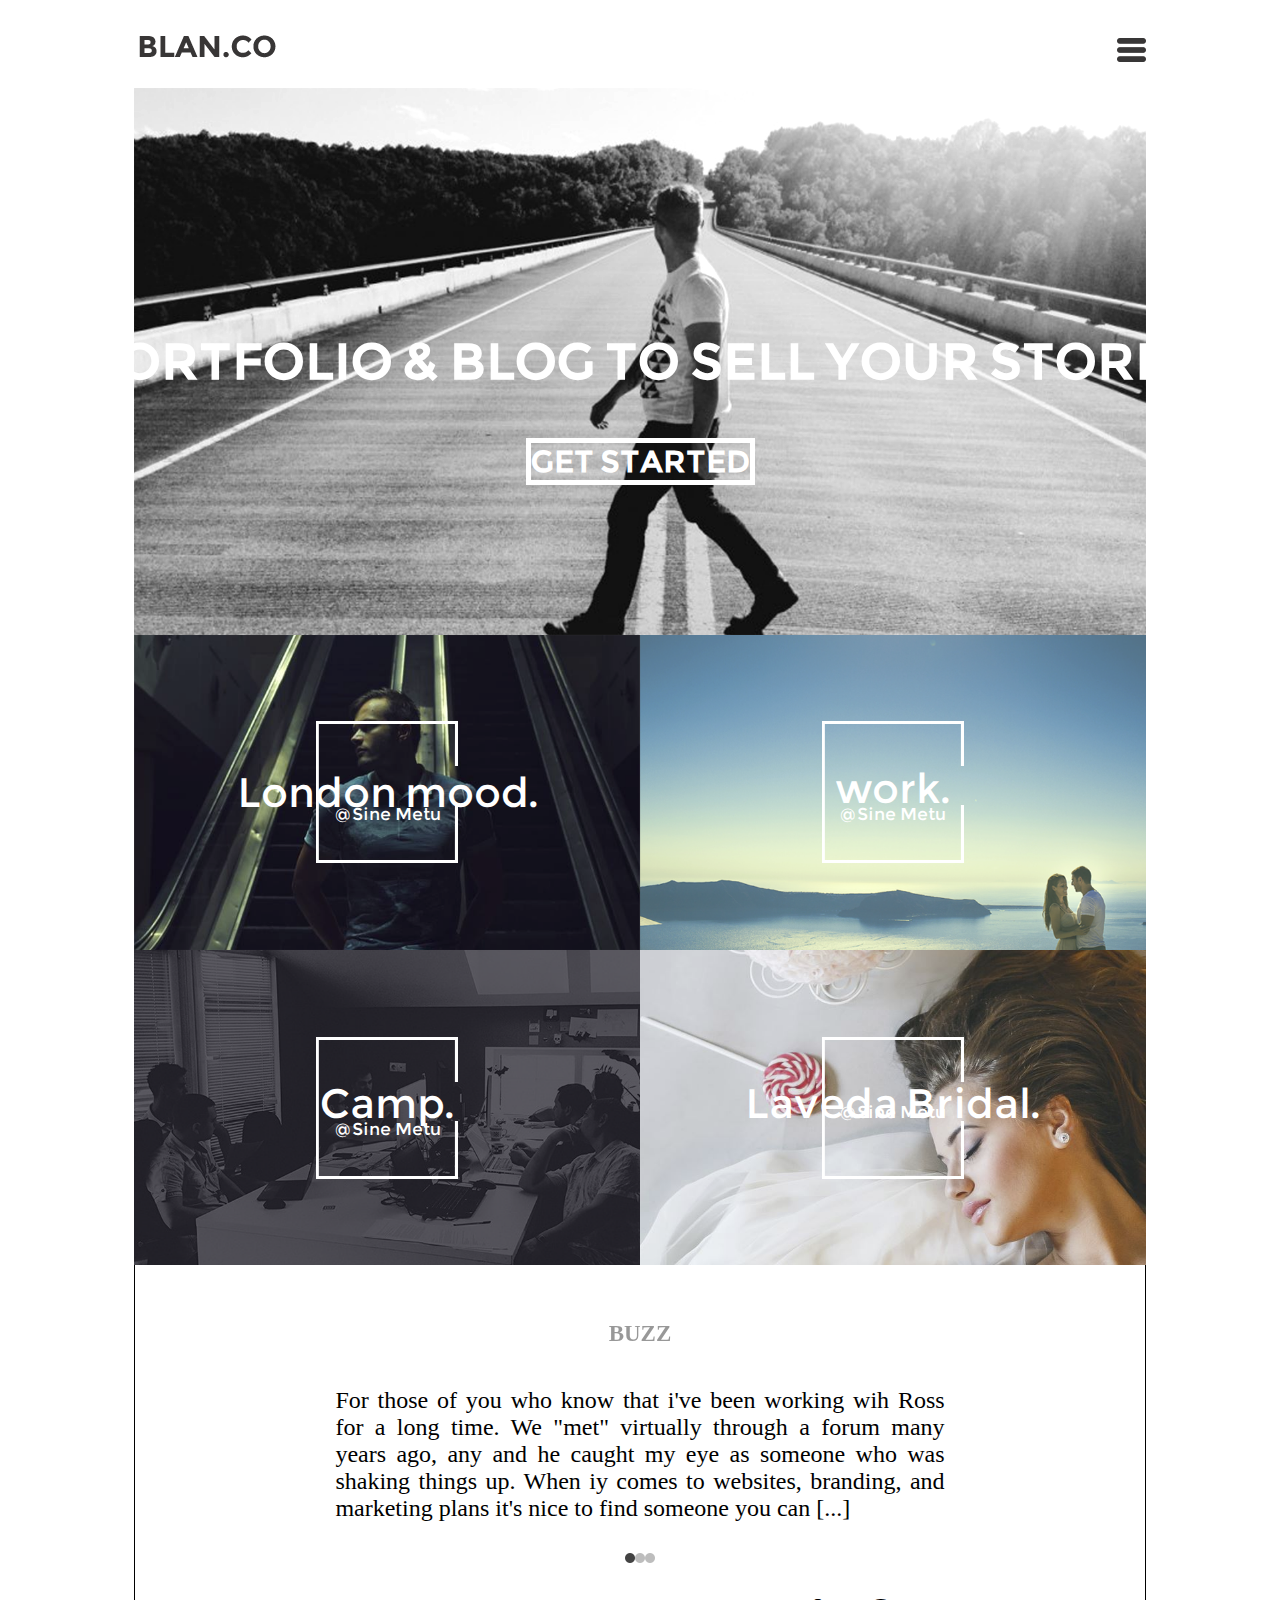
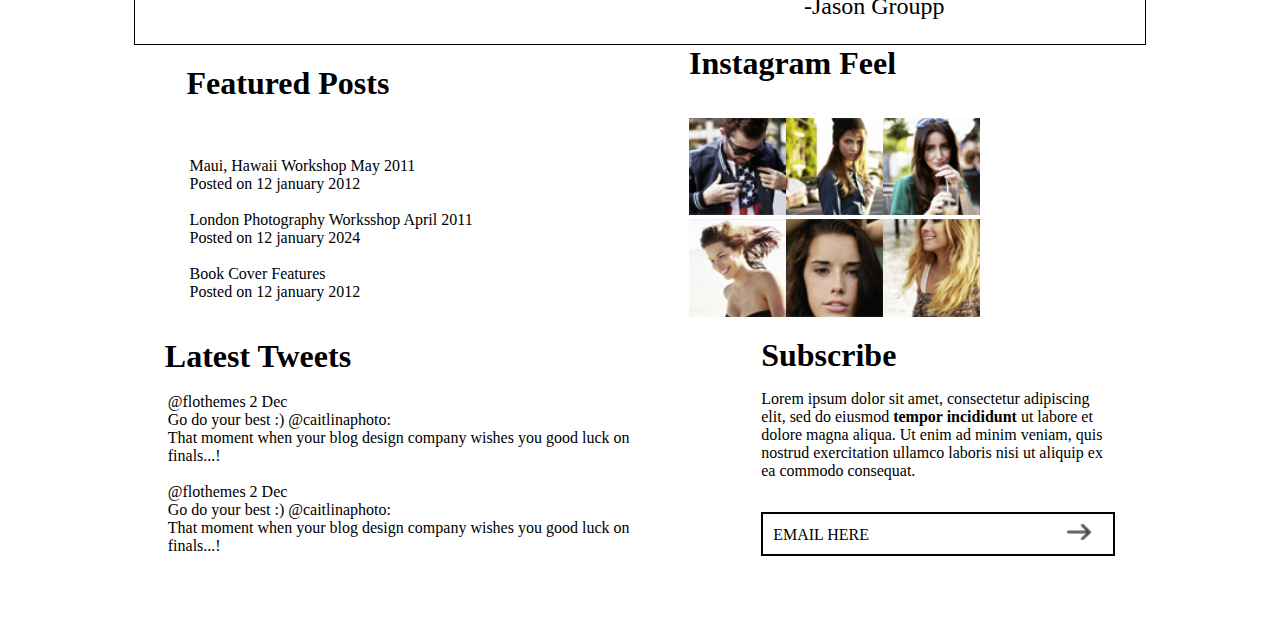
==== commit 4192f8af: "Add media queries, modif footer" ====
--- a/Blanco/index.html
+++ b/Blanco/index.html
@@ -8,6 +8,7 @@
         <title>Blan.CO</title>
     </head>
     <body>
+        <div id="page1">
         <header> <!--balise p? div?-->
             <h1 class="titre"><img src="./Fichiers_medias/BLAN.CO.png" alt="titrepage"></h1>
             <img class="burger" src="./Fichiers_medias/burger.png" alt="menu" />
@@ -15,9 +16,11 @@
         
         <section>
             <div class="banniere">
+                <div id="grande2">
                 <img class="grande" src="./Fichiers_medias/1(1).png" alt="premiere"/>
                 <p class="mots">PORTFOLIO &amp; BLOG TO SELL YOUR STORIE.</p>
                 <p2 class="mots2">GET STARTED</p2>
+                </div>
                 
             </div>
             <div id="photo1-2">
@@ -50,6 +53,7 @@
             </div>
         </section>
         <article>
+            <div id="cadrearticle">
             <h1 class="petit-titre">BUZZ</h1>
             <p class="paraghraphe">For those of you who know that i've been working wih Ross for a long time. 
                 We "met" virtually through a forum many years ago, any and he caught my eye as someone who was shaking things up.
@@ -58,7 +62,8 @@
             <img src="./Fichiers_medias/rond_noir.png"/><img src="./Fichiers_medias/rond_gris.png"/><img src="./Fichiers_medias/rond_gris.png" alt="3 rond"/>
             </div>
             <p class="nom">-Jason Groupp</p>
-            
+            </div>
+        
         </article>
         
         <footer>
@@ -72,11 +77,13 @@
                 </ul>
                 </div>
             </div>
-            <div id="feel">
+            <div id="feel"> <!--mettre une div-->
                 <h1 class="h1">Instagram Feel</h1>
-                <p class="pfeel"><img src="./Fichiers_medias/insta1.png" alt="Photo"/><img src="./Fichiers_medias/insta2.png" alt="Photo"/><img src="./Fichiers_medias/insta3.png" alt="Photo"/>
-                    <img src="./Fichiers_medias/insta4.png" alt="Photo"/><img src="./Fichiers_medias/insta5.png" alt="Photo"/><img src="./Fichiers_medias/insta6.png" alt="Photo"/>
+                <div id="instafeel">
+                <p><img class="photoi" src="./Fichiers_medias/insta1.png" alt="Photo"/><img class="photoi" src="./Fichiers_medias/insta2.png" alt="Photo"/><img class="photoi" src="./Fichiers_medias/insta3.png" alt="Photo"/>
+                    <img class="photoi" src="./Fichiers_medias/insta4.png" alt="Photo"/><img class="photoi" src="./Fichiers_medias/insta5.png" alt="Photo"/><img class="photoi" src="./Fichiers_medias/insta6.png" alt="Photo"/>
                 </p>
+                </div>
             </div>
             <div id="tweets">
                 <h1 class="h1">Latest Tweets</h1>
@@ -91,9 +98,10 @@
                 <h1 class="h1">Subscribe</h1>
                 <p class="phrase">Lorem ipsum dolor sit amet, consectetur adipiscing elit, sed do eiusmod <strong>tempor incididunt</strong> ut labore et dolore magna aliqua. 
                     Ut enim ad minim veniam, quis nostrud exercitation ullamco laboris nisi ut aliquip ex ea commodo consequat.</p>
-                <p class="email">EMAIL HERE</p><img class="fleche" src="./Fichiers_medias/fleche.png" alt=""/>
+                <p class="email">EMAIL HERE<img class="fleche" src="./Fichiers_medias/fleche.png" alt=""/></p> 
             </div>
         </footer>
+        </div>
 
     </body>
 </html>--- a/Blanco/css-blanco.css
+++ b/Blanco/css-blanco.css
@@ -3,17 +3,24 @@
         font-family: montserrat;
         src: url("./Fonts/Montserrat/Montserrat-Regular.ttf");
 }
+#page1{
+    margin-right: 10%;
+    margin-left: 10%;
+}
 
 header{
+    /*height: auto;
+    width: 1706px;*/
+    display: -webkit-flex;
     display: flex;
 }
 section{
     font-family: montserrat;
     color: white;
-    height: 1800px;
-    
-}
-@media all and (max-width: 980px)
+    height: auto;
+    
+}
+@media all and (max-width: 750px)
 {
     section{width: auto;
             height: auto;
@@ -23,7 +30,7 @@
 section p{
     font-size: 41px;
 }
-@media all and (max-width: 980px)
+@media all and (max-width: 960px)
 {
     section p{font-size: large;}
 }
@@ -31,94 +38,105 @@
     font-size: 17px;
 }
 .titre{
-    margin-left: 190px;
+    width: 1485px;
+    /*position: static;
+    margin-left: 185px;*/
 }
 .burger{
-    position: absolute;
-    right: 200px;
+    /*position: absolute;*/
+    height: 1.5em;
+    right: 190px;
     margin-top: 30px; 
+    /*margin-left: 1350px;*/
+}
+@media all and (max-width: 1740px)
+{
+    .titre{
+        margin-left: 5px;}
+    .burger{
+        }
 }
 .grande{
     position: static; 
-    margin: 0px 80px 5px 80px;
     filter: contrast(125%);
-    
+    width: 100%;
+}
+#grande2{
+    display: flex;
+    justify-content: center;
+    align-items: center;
 }
 .mots{
     position: absolute;
-    padding-bottom: 48px;
     font-size: 50px;
     font-weight: bold;
-    margin-top: 0px;
 }
 .mots2{
     position: absolute;
-    margin-top: 50px;
+    margin-top: 200px;
     font-size: 30px;
     font-weight: bold;
     border: 5px white solid;
 }
 .banniere{
     display: flex;
-    align-items: center;
-    justify-content: center;
-}
-@media all and (max-width: 980px)
+    justify-content: center;
+    flex-wrap: wrap;
+    margin: auto;
+}
+@media all and (max-width: 960px)
 {
     .banniere{width: 100%;
              height: 20%;}
-    .grande{margin: 0px 0px 0px 0px;
-            height: 100%;
+    .grande{height: 100%;
             width: 100%;}
-    .mots{font-size:large;
+    .mots{font-size: 1.6em;
          text-align: center;
           margin-top: 40px;}
     .mots2{font-size: small;
-           border: 2px white solid;}
+           border: 2px white solid;
+            margin-top: 90px;}
     .titre{margin-left: 5px;}
     .burger{right: 30px;}
 }
+@media all and (max-width: 1530px)
+{
+    .mots{text-align: center;}
+}
 #photo1-2{
     display: flex;
     justify-content: center;
-    margin: -6px 0px 0px 0px;
-    
+    width: 100%;
+       
 }
 #photo1, #photo2{
     position:relative;
     display: flex;
     justify-content: center;
     align-items: center;
-}
-@media all and (max-width: 980px)
-{
-    #photo1-2{flex-direction: column;}
-    
-}
-.droite{
-    margin-left: 10px;
-    
-}
-@media all and (max-width: 980px)
-{
-    .droite{width: 100%;
-            height: 100%;
-            margin-left: 0px;}
-}
-.gauche{
-    margin-right: 10px;
-}
-@media all and (max-width: 980px)
-{
-    .gauche{margin-right: 0px;}
+    
+    
+}
+@media all and (max-width: 960px)
+{
+    #photo1-2{flex-direction: column;
+              width: 100%;
+              height: auto;}
+    
+}
+.droite, .gauche{
+    width: 100%;
+    height: auto;
+    
 }
 .p1{
     position: absolute;
-    top: 34%;
+    top: auto;
 }
 .p2{
     position: absolute;
-    top: 34%;
+    top: auto;
+    margin-bottom: 50px;
 }
 .sous, .sous2{
     position: absolute;
@@ -127,8 +145,9 @@
 .cadre1, .cadre2{
     position: absolute;
 }
-@media all and (max-width: 980px)
-{
+@media all and (max-width: 960px)
+{
+    .droite, .gauche{width: auto;}
     .cadre1, .cadre2{width: 30%;
                     height: 45%;}
     .p1{font-size: large;
@@ -139,7 +158,7 @@
 #photo3-4{
     display: flex;
     justify-content: center;
-    margin: -5px 0px 0px 0px;
+    width:  100%;
     
 }
 #photo3, #photo4{
@@ -148,26 +167,24 @@
     justify-content: center;
     align-items: center;
 }
-@media all and (max-width: 980px)
+@media all and (max-width: 960px)
 {
     #photo3-4{flex-direction: column;}
 }
-@media all and (max-width: 980px)
-{
-    .basgauche{width: 100%;
-             height: 100%;}
-    .basdroite{width: 100%;
-             height: 100%;}
-    
+.basgauche, .basdroite{
+    width: 100%;
+    height: auto;
 }
 .p3{
     position: absolute;
-    top: 34%;
+    top: auto;
+    margin-bottom: 50px;
     
 }
 .p4{
     position: absolute;
-    top: 34%;
+    top: auto;
+    margin-bottom: 50px;
     
 }
 .sous3, .sous4{
@@ -178,70 +195,90 @@
 .cadre3, .cadre4{
     position: absolute;
 }
-@media all and (max-width: 980px)
+@media all and (max-width: 960px)
 {
     .cadre3, .cadre4{width: 30%;
                     height: 45%;}
+    .sous3{margin: 0px;}
 }
 article{
     display: flex;
+    justify-content: center;
     flex-wrap: wrap;
-    justify-content: center;
-    padding: 0px 190px 0px 190px;
     font-size: 24px;
-    border: 1px  black solid;
-    margin: -40px 183px 40px 184px;
+    margin: 0px 0px 40px 0px;
+    width: auto; 
 
 }
-@media all and (max-width: 980px)
+@media all and (max-width: 960px)
 {
     article{align-items: center;
-            margin: 10px 0px 20px 0px;
+            margin: 0px 0px 20px 0px;
             padding: 0px;}
 }
+@media all and (max-width: 1530px)
+{
+    article{margin: 0px;}
+}
+#cadrearticle{
+    display: flex;
+    flex-direction: column;
+    border-bottom: 1px black solid;
+    border-left: 1px black solid;
+    border-right: 1px black solid;
+    padding-top: 40px;
+    
+}
+@media all and (max-width: 1534px)
+{
+    #cadrearticle{
+        width: auto;
+    }
+}
 .points{
-    height: 50px;
-    width: 50px;
-    padding-top: 50px;
-    padding-left: 30px;
+    text-align: center;
 }
 .petit-titre{
     font-size: 23px;
-    padding-top: 40px;
     opacity: 0.4;
+    text-align: center;
+    
 }
 .paraghraphe{
     text-align: justify;
     margin: 25px 200px 20px 200px;
-}
-@media all and (max-width: 980px)
+    
+}
+@media all and (max-width: 960px)
 {
     .paraghraphe{margin: 15px;}
 }
 .nom{
-    position: absolute;
-    left: 1190px;
-    top: 2140px;
-}
-@media all and (max-width: 980px)
+    text-align: right;
+    margin-right: 200px;
+    
+}
+@media all and (max-width: 960px)
 {
     .nom{position: static;
-        padding-left: 200px;}
-}
+        padding-left: 200px;
+        margin-right: 0px;}
+}
+
 footer{
     display: flex;
     justify-content: space-around;
     margin-bottom: 50px;
 }
-@media all and (max-width: 600px)
+@media all and (max-width: 960px)
 {
     footer{flex-direction: column;
-           align-items: center;}
-}
-@media all and (max-width: 1340px)
-{
-    footer{flex-wrap: wrap;
-           align-items: center;}
+           align-items: center;
+           flex-wrap: wrap;}
+}
+@media all and (max-width: 1530px)
+{
+    footer{flex-wrap: wrap;}
 }
 .h1{
     text-align: left;
@@ -253,39 +290,64 @@
     display: flex;
     justify-content: space-around;
     flex-direction: column;
-    width: auto;
-    padding-left: 190px;
-    box-sizing: border-box;
-}
-@media all and (max-width: 600px)
-{
-    #posts{padding-left: 0px;}
+    width: 30%;
+    margin-right: 35px;
+    
+}
+.villes{
+    width: 120%;
+}
+@media all and (max-width: 960px)
+{
+    #posts{width: 50%;
+           margin-right: 0%;
+           margin-left: 10%;}
+}
+@media all and (max-width: 1530px)
+{
+    #post{padding-left: 0px;}
 }
 #feel{
     display: flex;
     justify-content: space-around;
     flex-direction: column;
-    width: auto;
-    margin-left: 130px;
-    box-sizing: border-box;
-}
-.pfeel{
-    width: 70%;
-}
-@media all and (max-width: 600px)
-{
-    #feel{padding-left: 0px;}
+    width: 50%;
+    margin-left: 60px;
+}
+#instafeel{
+    display: flex;
+    flex-wrap: wrap;
+    width: 80%;
+    margin-top: 5%;
+}
+.photoi{
+    width: 30%;
+}
+@media all and (max-width: 960px)
+{
+    #feel{width: 40%;
+          margin-left: 0%;}
+    #instafeel{width: 100%;}
+    .photoi{width: 30%;}
+}
+@media all and (max-width: 1530px)
+{
+    #feel{width: 40%;
+        margin-left: }
+    #instafeel{width: 80%;}
+    .photoi{width: 30%;}
 }
 #tweets{
     display: flex;
     justify-content: space-around;
     flex-direction: column;
-    width: auto; 
+    width: 50%; 
     box-sizing: border-box;
 }
-@media all and (max-width: 600px)
-{
-    #tweets{padding-left: 0px;}
+@media all and (max-width: 960px)
+{
+    #tweets{padding-left: 0px;
+            width: 290px;}
 }
 .ul{
     list-style-type: none;
@@ -293,13 +355,13 @@
     padding-top:15px;
     padding-bottom: 15px;
     margin: 0px 0px 0px 0px;
+
 }
 #sub{
     display: flex;
     justify-content: space-around;
     flex-direction: column;
     width: auto;
-    padding-right: 190px;
     padding-left: 30px;
     box-sizing: border-box;
 }
@@ -307,9 +369,8 @@
     text-align: left;
     width: 350px;
     word-wrap: break-word;
-    padding-top: 20px;
-}
-@media all and (max-width: 600px)
+}
+@media all and (max-width: 960px)
 {
     #sub{padding-right: 0px;
          padding-left: 0px;
@@ -318,22 +379,20 @@
             padding-top: 0px;}
 }
 .fleche{
-    position: absolute;
-    left: 87%;
-    top: 363.5%;
+    margin-left: 60%;
     height: 16px;
     width: 24px;
 }
 .email{
+    position: relative;
     border: 2px black solid;
     width: 330px;
     padding: 10px;
 }
-@media all and (max-width: 600px)
+@media all and (max-width: 960px)
 {
     .fleche{position: absolute;
-            left: 320px;
-            top: 322.3%;}
+            margin-left: 50%;}
     .email{width: auto;}
 }
 strong{
